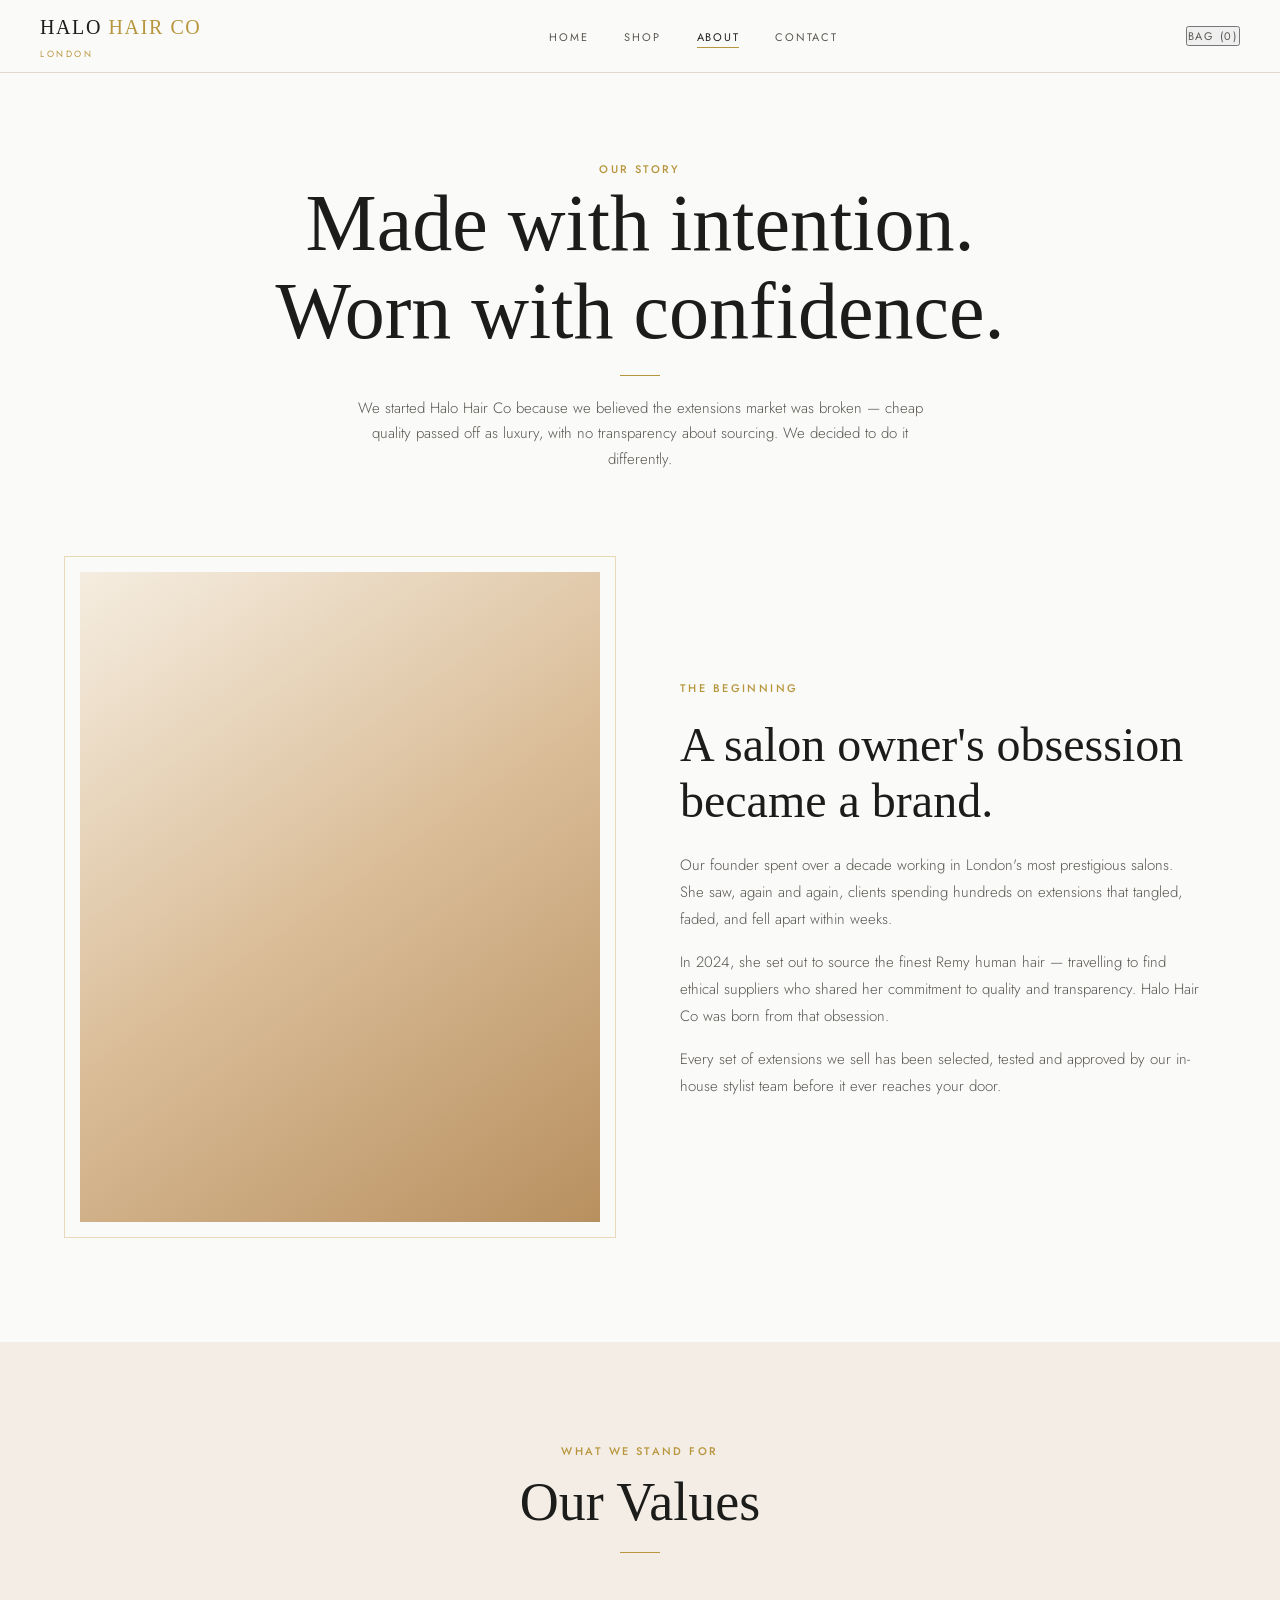
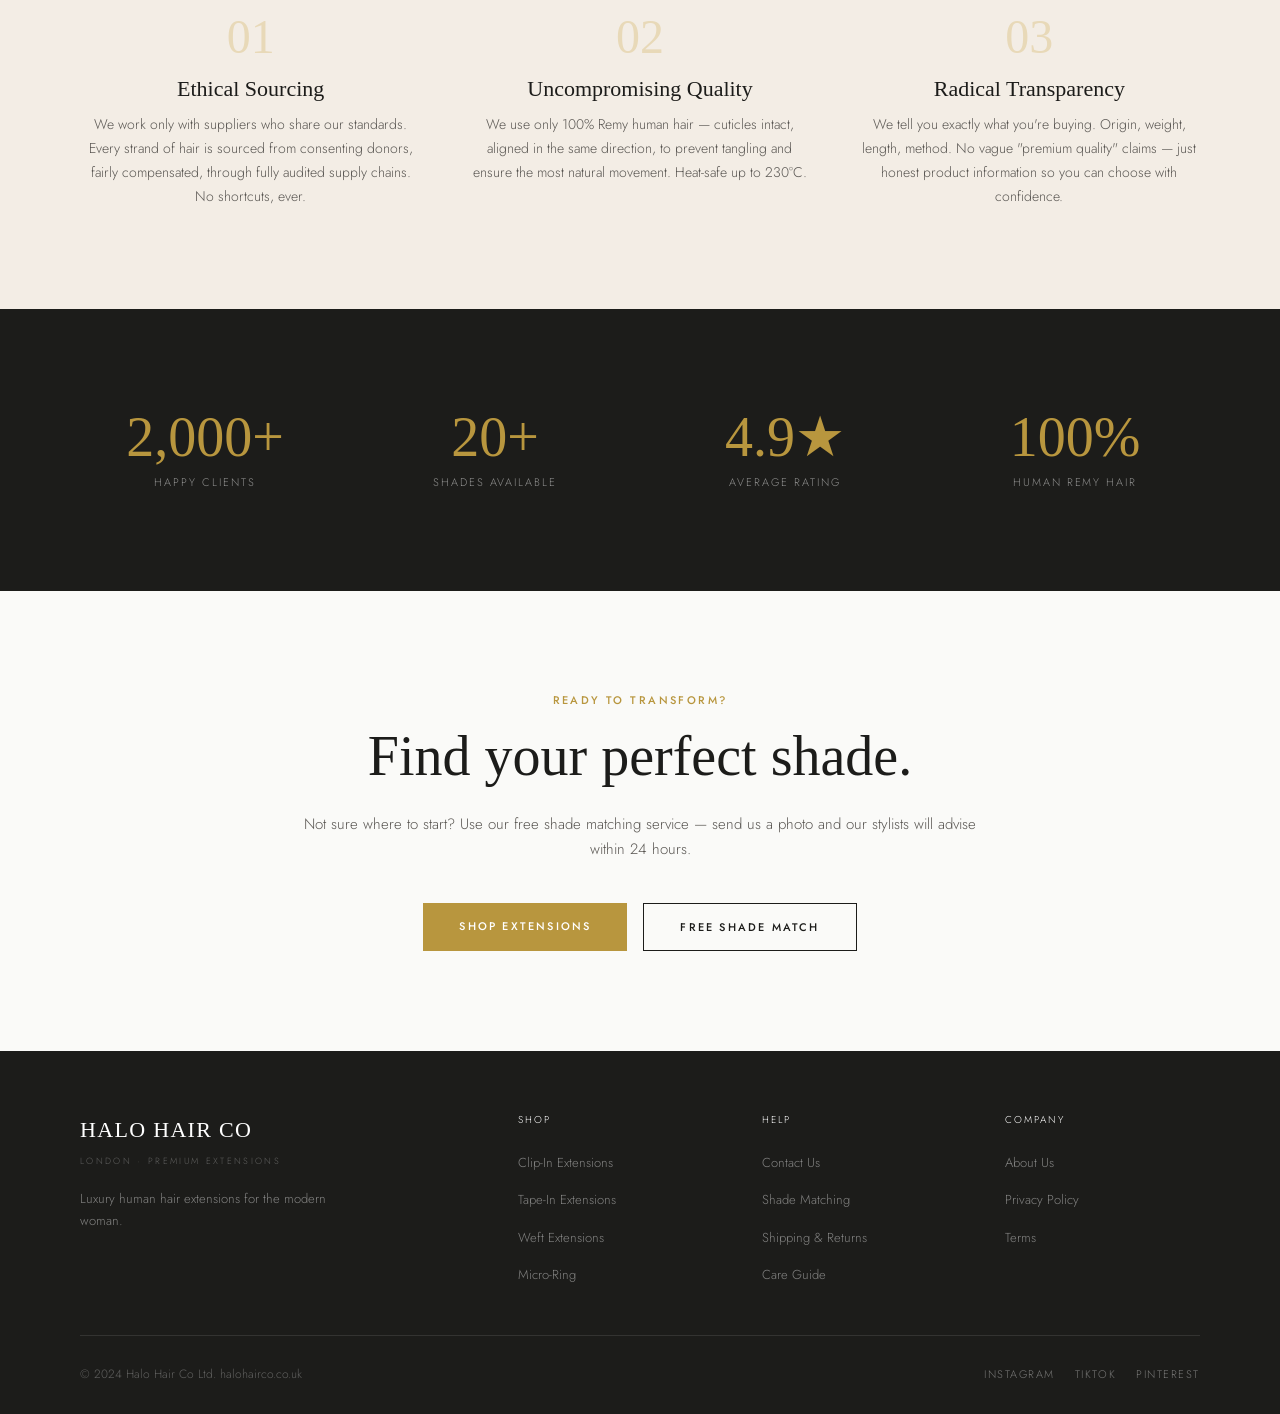
==== about.html @ ceeb44e8 "Initial commit — Halo Hair Co full website 4-page luxury hair extensions site (LK Jewellers aestheti" ====
<!DOCTYPE html>
<html lang="en">
<head>
  <meta charset="UTF-8" />
  <meta name="viewport" content="width=device-width, initial-scale=1.0" />
  <title>About — Halo Hair Co</title>
  <meta name="description" content="The story behind Halo Hair Co — premium human hair extensions, ethically sourced and handcrafted in the UK." />
  <link rel="stylesheet" href="css/style.css" />
</head>
<body>

  <!-- ── HEADER ── -->
  <header class="site-header" id="siteHeader">
    <nav class="nav">
      <a href="index.html" class="nav__logo">
        HALO <span>HAIR CO</span>
        <span class="nav__logo-sub">London</span>
      </a>
      <ul class="nav__links">
        <li><a href="index.html">Home</a></li>
        <li><a href="shop.html">Shop</a></li>
        <li><a href="about.html" class="active">About</a></li>
        <li><a href="contact.html">Contact</a></li>
      </ul>
      <div class="nav__actions">
        <button class="nav__cart" id="cartToggle">Bag (0)</button>
        <button class="nav__hamburger" id="menuToggle" aria-label="Menu">
          <span></span><span></span><span></span>
        </button>
      </div>
    </nav>
  </header>

  <!-- ── CART DRAWER ── -->
  <div class="cart-overlay" id="cartOverlay"></div>
  <div class="cart-drawer" id="cartDrawer">
    <div class="cart-drawer__header">
      <h2 class="cart-drawer__title serif">Your Bag</h2>
      <button class="cart-close" id="cartClose">✕</button>
    </div>
    <div class="cart-empty" id="cartEmpty">
      <p>Your bag is empty.</p>
      <a href="shop.html" class="btn btn--outline" style="font-size:10px;padding:12px 28px;">Shop Extensions</a>
    </div>
    <div id="cartItems" style="flex:1;overflow-y:auto;display:none;"></div>
    <div class="cart-footer" id="cartFooter" style="display:none;">
      <div style="display:flex;justify-content:space-between;margin-bottom:16px;">
        <span class="label label--mid">Total</span>
        <span style="font-family:'Cormorant Garant',serif;font-size:22px;" id="cartTotal">£0.00</span>
      </div>
      <a href="#" class="btn btn--gold" style="display:block;text-align:center;">Checkout</a>
    </div>
  </div>

  <!-- ── ABOUT HERO ── -->
  <div class="about-hero">
    <p class="label">Our Story</p>
    <h1 class="page-hero__title" style="font-size:clamp(44px,7vw,80px);">Made with intention.<br>Worn with confidence.</h1>
    <div class="divider"></div>
    <p class="page-hero__sub" style="max-width:580px;margin:0 auto;">We started Halo Hair Co because we believed the extensions market was broken — cheap quality passed off as luxury, with no transparency about sourcing. We decided to do it differently.</p>
  </div>

  <!-- ── STORY SECTION ── -->
  <section class="story" style="padding-top:0;">
    <div class="container">
      <div class="story__inner">
        <div class="story__visual" style="background:linear-gradient(145deg,#F5EDE0 0%,#DABD98 50%,#B89060 100%);"></div>
        <div class="story__content">
          <p class="label">The Beginning</p>
          <h2 class="story__title">A salon owner's obsession became a brand.</h2>
          <p class="story__text">Our founder spent over a decade working in London's most prestigious salons. She saw, again and again, clients spending hundreds on extensions that tangled, faded, and fell apart within weeks.</p>
          <p class="story__text">In 2024, she set out to source the finest Remy human hair — travelling to find ethical suppliers who shared her commitment to quality and transparency. Halo Hair Co was born from that obsession.</p>
          <p class="story__text">Every set of extensions we sell has been selected, tested and approved by our in-house stylist team before it ever reaches your door.</p>
        </div>
      </div>
    </div>
  </section>

  <!-- ── VALUES ── -->
  <section class="about-values">
    <div class="container">
      <div class="section__header">
        <p class="label">What We Stand For</p>
        <h2 class="section__title">Our Values</h2>
        <div class="divider"></div>
      </div>
      <div class="about-values__grid">
        <div>
          <p class="value-item__number">01</p>
          <h3 class="value-item__title">Ethical Sourcing</h3>
          <p class="value-item__text">We work only with suppliers who share our standards. Every strand of hair is sourced from consenting donors, fairly compensated, through fully audited supply chains. No shortcuts, ever.</p>
        </div>
        <div>
          <p class="value-item__number">02</p>
          <h3 class="value-item__title">Uncompromising Quality</h3>
          <p class="value-item__text">We use only 100% Remy human hair — cuticles intact, aligned in the same direction, to prevent tangling and ensure the most natural movement. Heat-safe up to 230°C.</p>
        </div>
        <div>
          <p class="value-item__number">03</p>
          <h3 class="value-item__title">Radical Transparency</h3>
          <p class="value-item__text">We tell you exactly what you're buying. Origin, weight, length, method. No vague "premium quality" claims — just honest product information so you can choose with confidence.</p>
        </div>
      </div>
    </div>
  </section>

  <!-- ── STATS ── -->
  <section class="section" style="background:var(--text);color:var(--white);">
    <div class="container">
      <div style="display:grid;grid-template-columns:repeat(4,1fr);gap:40px;text-align:center;">
        <div>
          <p style="font-family:'Cormorant Garant',serif;font-size:56px;font-weight:300;color:var(--gold);line-height:1;">2,000+</p>
          <p style="font-family:'Jost',sans-serif;font-size:11px;letter-spacing:0.18em;text-transform:uppercase;color:rgba(255,255,255,0.5);margin-top:8px;">Happy Clients</p>
        </div>
        <div>
          <p style="font-family:'Cormorant Garant',serif;font-size:56px;font-weight:300;color:var(--gold);line-height:1;">20+</p>
          <p style="font-family:'Jost',sans-serif;font-size:11px;letter-spacing:0.18em;text-transform:uppercase;color:rgba(255,255,255,0.5);margin-top:8px;">Shades Available</p>
        </div>
        <div>
          <p style="font-family:'Cormorant Garant',serif;font-size:56px;font-weight:300;color:var(--gold);line-height:1;">4.9★</p>
          <p style="font-family:'Jost',sans-serif;font-size:11px;letter-spacing:0.18em;text-transform:uppercase;color:rgba(255,255,255,0.5);margin-top:8px;">Average Rating</p>
        </div>
        <div>
          <p style="font-family:'Cormorant Garant',serif;font-size:56px;font-weight:300;color:var(--gold);line-height:1;">100%</p>
          <p style="font-family:'Jost',sans-serif;font-size:11px;letter-spacing:0.18em;text-transform:uppercase;color:rgba(255,255,255,0.5);margin-top:8px;">Human Remy Hair</p>
        </div>
      </div>
    </div>
  </section>

  <!-- ── CTA ── -->
  <section style="padding:100px 0;text-align:center;background:var(--bg);">
    <div class="container--narrow">
      <p class="label">Ready to Transform?</p>
      <h2 style="font-family:'Cormorant Garant',serif;font-size:clamp(32px,5vw,56px);font-weight:400;margin:16px 0 24px;">Find your perfect shade.</h2>
      <p style="font-size:15px;color:var(--text-mid);margin-bottom:40px;">Not sure where to start? Use our free shade matching service — send us a photo and our stylists will advise within 24 hours.</p>
      <div style="display:flex;gap:16px;justify-content:center;flex-wrap:wrap;">
        <a href="shop.html" class="btn btn--gold">Shop Extensions</a>
        <a href="contact.html" class="btn btn--outline">Free Shade Match</a>
      </div>
    </div>
  </section>

  <!-- ── FOOTER ── -->
  <footer class="site-footer">
    <div class="container">
      <div class="footer__grid">
        <div>
          <p class="footer__brand-name">HALO HAIR CO</p>
          <p class="footer__brand-sub">London · Premium Extensions</p>
          <p class="footer__brand-text">Luxury human hair extensions for the modern woman.</p>
        </div>
        <div>
          <p class="footer__col-title">Shop</p>
          <ul class="footer__links">
            <li><a href="shop.html">Clip-In Extensions</a></li>
            <li><a href="shop.html">Tape-In Extensions</a></li>
            <li><a href="shop.html">Weft Extensions</a></li>
            <li><a href="shop.html">Micro-Ring</a></li>
          </ul>
        </div>
        <div>
          <p class="footer__col-title">Help</p>
          <ul class="footer__links">
            <li><a href="contact.html">Contact Us</a></li>
            <li><a href="#">Shade Matching</a></li>
            <li><a href="#">Shipping & Returns</a></li>
            <li><a href="#">Care Guide</a></li>
          </ul>
        </div>
        <div>
          <p class="footer__col-title">Company</p>
          <ul class="footer__links">
            <li><a href="about.html">About Us</a></li>
            <li><a href="#">Privacy Policy</a></li>
            <li><a href="#">Terms</a></li>
          </ul>
        </div>
      </div>
      <div class="footer__bottom">
        <p class="footer__copy">© 2024 Halo Hair Co Ltd. halohairco.co.uk</p>
        <div class="footer__social">
          <a href="#">Instagram</a>
          <a href="#">TikTok</a>
          <a href="#">Pinterest</a>
        </div>
      </div>
    </div>
  </footer>

  <script src="js/main.js"></script>
</body>
</html>
---- css/style.css ----
/* ============================================================
   HALO HAIR CO — Luxury Hair Extensions
   Style inspired by LK Jewellers: cream, gold, serif, airy
   ============================================================ */

@import url('https://fonts.googleapis.com/css2?family=Cormorant+Garant:ital,wght@0,300;0,400;0,500;0,600;1,300;1,400&family=Jost:wght@300;400;500&display=swap');

:root {
  --bg:        #FAFAF8;
  --bg-soft:   #F3EDE5;
  --text:      #1C1C1A;
  --text-mid:  #5A5753;
  --text-light:#9A9490;
  --gold:      #B8963E;
  --gold-dark: #9A7C2E;
  --gold-pale: #E8D9B8;
  --border:    #E0D9CE;
  --white:     #FFFFFF;
}

*, *::before, *::after { box-sizing: border-box; margin: 0; padding: 0; }

html { scroll-behavior: smooth; }

body {
  background: var(--bg);
  color: var(--text);
  font-family: 'Jost', sans-serif;
  font-weight: 300;
  font-size: 16px;
  line-height: 1.7;
  -webkit-font-smoothing: antialiased;
}

a { color: inherit; text-decoration: none; }
img { display: block; max-width: 100%; }

/* ── TYPOGRAPHY ──────────────────────────────────────── */

.serif { font-family: 'Cormorant Garant', serif; }

h1, h2, h3, h4 {
  font-family: 'Cormorant Garant', serif;
  font-weight: 400;
  line-height: 1.1;
}

.label {
  font-family: 'Jost', sans-serif;
  font-size: 11px;
  font-weight: 500;
  letter-spacing: 0.22em;
  text-transform: uppercase;
  color: var(--gold);
}

.label--mid {
  color: var(--text-mid);
}

/* ── LAYOUT ──────────────────────────────────────────── */

.container {
  max-width: 1200px;
  margin: 0 auto;
  padding: 0 40px;
}

.container--narrow {
  max-width: 760px;
  margin: 0 auto;
  padding: 0 40px;
}

/* ── BUTTONS ─────────────────────────────────────────── */

.btn {
  display: inline-block;
  padding: 14px 36px;
  font-family: 'Jost', sans-serif;
  font-size: 11px;
  font-weight: 500;
  letter-spacing: 0.2em;
  text-transform: uppercase;
  cursor: pointer;
  transition: all 0.3s ease;
  border: none;
}

.btn--gold {
  background: var(--gold);
  color: var(--white);
}
.btn--gold:hover {
  background: var(--gold-dark);
}

.btn--outline {
  background: transparent;
  color: var(--text);
  border: 1px solid var(--text);
}
.btn--outline:hover {
  background: var(--text);
  color: var(--white);
}

.btn--outline-gold {
  background: transparent;
  color: var(--gold);
  border: 1px solid var(--gold);
}
.btn--outline-gold:hover {
  background: var(--gold);
  color: var(--white);
}

/* ── DIVIDER ─────────────────────────────────────────── */

.divider {
  width: 40px;
  height: 1px;
  background: var(--gold);
  margin: 20px auto;
}

/* ── HEADER / NAV ────────────────────────────────────── */

.site-header {
  position: fixed;
  top: 0;
  left: 0;
  right: 0;
  z-index: 100;
  background: var(--bg);
  border-bottom: 1px solid var(--border);
  transition: box-shadow 0.3s;
}

.site-header.scrolled {
  box-shadow: 0 2px 20px rgba(0,0,0,0.06);
}

.nav {
  display: flex;
  align-items: center;
  justify-content: space-between;
  height: 72px;
  padding: 0 40px;
}

.nav__logo {
  font-family: 'Cormorant Garant', serif;
  font-size: 20px;
  font-weight: 400;
  letter-spacing: 0.08em;
  color: var(--text);
}

.nav__logo span {
  color: var(--gold);
}

.nav__logo-sub {
  font-family: 'Jost', sans-serif;
  font-size: 9px;
  letter-spacing: 0.28em;
  text-transform: uppercase;
  color: var(--text-light);
  display: block;
  margin-top: 2px;
}

.nav__links {
  display: flex;
  align-items: center;
  gap: 36px;
  list-style: none;
}

.nav__links a {
  font-family: 'Jost', sans-serif;
  font-size: 11px;
  font-weight: 400;
  letter-spacing: 0.16em;
  text-transform: uppercase;
  color: var(--text-mid);
  transition: color 0.2s;
  position: relative;
}

.nav__links a::after {
  content: '';
  position: absolute;
  bottom: -3px;
  left: 0;
  right: 100%;
  height: 1px;
  background: var(--gold);
  transition: right 0.3s ease;
}

.nav__links a:hover,
.nav__links a.active {
  color: var(--text);
}

.nav__links a:hover::after,
.nav__links a.active::after {
  right: 0;
}

.nav__actions {
  display: flex;
  align-items: center;
  gap: 20px;
}

.nav__cart {
  font-family: 'Jost', sans-serif;
  font-size: 11px;
  letter-spacing: 0.16em;
  text-transform: uppercase;
  cursor: pointer;
  color: var(--text-mid);
  transition: color 0.2s;
}

.nav__cart:hover { color: var(--gold); }

.nav__hamburger {
  display: none;
  flex-direction: column;
  gap: 5px;
  cursor: pointer;
  background: none;
  border: none;
  padding: 4px;
}

.nav__hamburger span {
  display: block;
  width: 24px;
  height: 1px;
  background: var(--text);
  transition: all 0.3s;
}

/* ── HERO ────────────────────────────────────────────── */

.hero {
  min-height: 100vh;
  display: flex;
  align-items: center;
  justify-content: center;
  text-align: center;
  padding: 120px 40px 80px;
  background: var(--bg);
  position: relative;
  overflow: hidden;
}

.hero::before {
  content: '';
  position: absolute;
  inset: 0;
  background: radial-gradient(ellipse at 50% 60%, rgba(184,150,62,0.07) 0%, transparent 70%);
  pointer-events: none;
}

.hero__eyebrow {
  margin-bottom: 24px;
}

.hero__title {
  font-size: clamp(56px, 9vw, 120px);
  font-weight: 300;
  letter-spacing: 0.08em;
  line-height: 1;
  margin-bottom: 8px;
}

.hero__subtitle {
  font-family: 'Jost', sans-serif;
  font-size: 11px;
  letter-spacing: 0.3em;
  text-transform: uppercase;
  color: var(--text-light);
  margin-bottom: 36px;
}

.hero__tagline {
  font-family: 'Cormorant Garant', serif;
  font-size: clamp(18px, 2.5vw, 26px);
  font-weight: 300;
  font-style: italic;
  color: var(--text-mid);
  margin-bottom: 48px;
  max-width: 520px;
  margin-left: auto;
  margin-right: auto;
}

.hero__actions {
  display: flex;
  align-items: center;
  justify-content: center;
  gap: 16px;
  flex-wrap: wrap;
}

.hero__scroll {
  position: absolute;
  bottom: 40px;
  left: 50%;
  transform: translateX(-50%);
  display: flex;
  flex-direction: column;
  align-items: center;
  gap: 8px;
}

.hero__scroll span {
  font-family: 'Jost', sans-serif;
  font-size: 9px;
  letter-spacing: 0.26em;
  text-transform: uppercase;
  color: var(--text-light);
}

.hero__scroll-line {
  width: 1px;
  height: 40px;
  background: linear-gradient(to bottom, var(--gold), transparent);
  animation: scrollPulse 2s ease-in-out infinite;
}

@keyframes scrollPulse {
  0%, 100% { opacity: 0.4; transform: scaleY(1); }
  50% { opacity: 1; transform: scaleY(0.6); }
}

/* ── SECTION SHARED ──────────────────────────────────── */

.section {
  padding: 100px 0;
}

.section__header {
  text-align: center;
  margin-bottom: 60px;
}

.section__title {
  font-size: clamp(32px, 5vw, 54px);
  margin-top: 12px;
}

/* ── CATEGORIES STRIP ────────────────────────────────── */

.categories {
  background: var(--bg-soft);
  padding: 70px 0;
}

.categories__grid {
  display: grid;
  grid-template-columns: repeat(3, 1fr);
  gap: 2px;
}

.category-card {
  position: relative;
  overflow: hidden;
  cursor: pointer;
}

.category-card__img {
  width: 100%;
  aspect-ratio: 4/5;
  background: var(--gold-pale);
  display: flex;
  align-items: center;
  justify-content: center;
  overflow: hidden;
  transition: transform 0.6s ease;
}

.category-card:hover .category-card__img {
  transform: scale(1.03);
}

.category-card__placeholder {
  width: 100%;
  height: 100%;
  display: flex;
  flex-direction: column;
  align-items: center;
  justify-content: center;
  gap: 12px;
}

/* Gradient placeholders mimicking hair textures */
.category-card:nth-child(1) .category-card__img {
  background: linear-gradient(160deg, #E8D9B8 0%, #C9A96E 40%, #A07840 100%);
}
.category-card:nth-child(2) .category-card__img {
  background: linear-gradient(160deg, #F5EDE0 0%, #DEC5A8 40%, #B8906A 100%);
}
.category-card:nth-child(3) .category-card__img {
  background: linear-gradient(160deg, #3A2E28 0%, #5C4535 40%, #7D6048 100%);
}

.category-card__overlay {
  position: absolute;
  inset: 0;
  display: flex;
  flex-direction: column;
  align-items: center;
  justify-content: flex-end;
  padding: 36px 24px;
  background: linear-gradient(to top, rgba(28,28,26,0.55) 0%, transparent 50%);
}

.category-card__name {
  font-family: 'Cormorant Garant', serif;
  font-size: 26px;
  font-weight: 400;
  color: var(--white);
  letter-spacing: 0.04em;
  margin-bottom: 4px;
}

.category-card__sub {
  font-family: 'Jost', sans-serif;
  font-size: 10px;
  letter-spacing: 0.2em;
  text-transform: uppercase;
  color: rgba(255,255,255,0.75);
}

/* ── PRODUCTS GRID ───────────────────────────────────── */

.products__grid {
  display: grid;
  grid-template-columns: repeat(4, 1fr);
  gap: 24px;
}

.product-card {
  cursor: pointer;
}

.product-card__img {
  width: 100%;
  aspect-ratio: 3/4;
  overflow: hidden;
  margin-bottom: 16px;
  position: relative;
}

.product-card__img-inner {
  width: 100%;
  height: 100%;
  transition: transform 0.5s ease;
}

.product-card:hover .product-card__img-inner {
  transform: scale(1.04);
}

/* Warm gradient placeholders for hair swatches */
.product-card:nth-child(1) .product-card__img-inner {
  background: linear-gradient(170deg, #F5E6D0 0%, #D4A878 60%, #A87040 100%);
}
.product-card:nth-child(2) .product-card__img-inner {
  background: linear-gradient(170deg, #EDE0D4 0%, #C4987C 60%, #8B5E3C 100%);
}
.product-card:nth-child(3) .product-card__img-inner {
  background: linear-gradient(170deg, #2E2420 0%, #4A3728 50%, #6E5240 100%);
}
.product-card:nth-child(4) .product-card__img-inner {
  background: linear-gradient(170deg, #F9F3EC 0%, #E8D5BB 60%, #C4A07A 100%);
}
.product-card:nth-child(5) .product-card__img-inner {
  background: linear-gradient(170deg, #DFD5C8 0%, #B8A090 60%, #856E60 100%);
}
.product-card:nth-child(6) .product-card__img-inner {
  background: linear-gradient(170deg, #F0E8DC 0%, #CBAD94 60%, #9A7256 100%);
}
.product-card:nth-child(7) .product-card__img-inner {
  background: linear-gradient(170deg, #3D2E26 0%, #5A4035 50%, #7A5A48 100%);
}
.product-card:nth-child(8) .product-card__img-inner {
  background: linear-gradient(170deg, #F7F0E8 0%, #E0CCB0 60%, #BEA07E 100%);
}

.product-card__quick-add {
  position: absolute;
  bottom: 0;
  left: 0;
  right: 0;
  background: rgba(28,28,26,0.85);
  color: var(--white);
  font-family: 'Jost', sans-serif;
  font-size: 10px;
  letter-spacing: 0.2em;
  text-transform: uppercase;
  text-align: center;
  padding: 14px;
  transform: translateY(100%);
  transition: transform 0.3s ease;
  border: none;
  cursor: pointer;
}

.product-card:hover .product-card__quick-add {
  transform: translateY(0);
}

.product-card__label {
  font-family: 'Jost', sans-serif;
  font-size: 9px;
  letter-spacing: 0.2em;
  text-transform: uppercase;
  color: var(--gold);
  margin-bottom: 4px;
}

.product-card__name {
  font-family: 'Cormorant Garant', serif;
  font-size: 20px;
  font-weight: 400;
  margin-bottom: 4px;
}

.product-card__price {
  font-family: 'Jost', sans-serif;
  font-size: 14px;
  color: var(--text-mid);
}

/* ── PROMISE STRIP ───────────────────────────────────── */

.promise {
  background: var(--text);
  color: var(--white);
  padding: 60px 0;
}

.promise__grid {
  display: grid;
  grid-template-columns: repeat(4, 1fr);
  gap: 40px;
  text-align: center;
}

.promise__item-icon {
  font-size: 24px;
  margin-bottom: 16px;
  color: var(--gold);
}

.promise__item-title {
  font-family: 'Cormorant Garant', serif;
  font-size: 20px;
  font-weight: 400;
  margin-bottom: 8px;
  color: var(--white);
}

.promise__item-text {
  font-size: 13px;
  color: rgba(255,255,255,0.55);
  line-height: 1.6;
}

/* ── BRAND STORY ─────────────────────────────────────── */

.story {
  padding: 120px 0;
}

.story__inner {
  display: grid;
  grid-template-columns: 1fr 1fr;
  gap: 80px;
  align-items: center;
}

.story__visual {
  aspect-ratio: 4/5;
  background: linear-gradient(145deg, var(--bg-soft) 0%, var(--gold-pale) 50%, var(--border) 100%);
  position: relative;
}

.story__visual::after {
  content: '';
  position: absolute;
  inset: -16px;
  border: 1px solid var(--gold-pale);
  pointer-events: none;
}

.story__content .label { margin-bottom: 20px; }

.story__title {
  font-size: clamp(32px, 4vw, 48px);
  margin-bottom: 24px;
  line-height: 1.15;
}

.story__text {
  font-size: 15px;
  color: var(--text-mid);
  line-height: 1.8;
  margin-bottom: 16px;
}

.story__cta { margin-top: 36px; }

/* ── TESTIMONIALS ────────────────────────────────────── */

.testimonials {
  background: var(--bg-soft);
  padding: 100px 0;
  text-align: center;
}

.testimonials__grid {
  display: grid;
  grid-template-columns: repeat(3, 1fr);
  gap: 40px;
  margin-top: 56px;
}

.testimonial {
  padding: 40px 32px;
  background: var(--white);
  border: 1px solid var(--border);
}

.testimonial__stars {
  color: var(--gold);
  font-size: 14px;
  letter-spacing: 4px;
  margin-bottom: 20px;
}

.testimonial__quote {
  font-family: 'Cormorant Garant', serif;
  font-size: 20px;
  font-weight: 400;
  font-style: italic;
  line-height: 1.5;
  color: var(--text);
  margin-bottom: 24px;
}

.testimonial__author {
  font-family: 'Jost', sans-serif;
  font-size: 11px;
  letter-spacing: 0.16em;
  text-transform: uppercase;
  color: var(--text-light);
}

/* ── NEWSLETTER ──────────────────────────────────────── */

.newsletter {
  padding: 100px 0;
  text-align: center;
}

.newsletter__title {
  font-size: clamp(28px, 4vw, 48px);
  margin-top: 12px;
  margin-bottom: 16px;
}

.newsletter__sub {
  font-size: 15px;
  color: var(--text-mid);
  margin-bottom: 40px;
}

.newsletter__form {
  display: flex;
  max-width: 480px;
  margin: 0 auto;
  gap: 0;
}

.newsletter__input {
  flex: 1;
  padding: 14px 20px;
  border: 1px solid var(--border);
  border-right: none;
  background: var(--white);
  font-family: 'Jost', sans-serif;
  font-size: 13px;
  color: var(--text);
  outline: none;
}

.newsletter__input::placeholder { color: var(--text-light); }
.newsletter__input:focus { border-color: var(--gold); }

.newsletter__btn {
  padding: 14px 28px;
  background: var(--gold);
  color: var(--white);
  font-family: 'Jost', sans-serif;
  font-size: 11px;
  letter-spacing: 0.18em;
  text-transform: uppercase;
  border: 1px solid var(--gold);
  cursor: pointer;
  transition: background 0.2s;
}

.newsletter__btn:hover { background: var(--gold-dark); }

/* ── FOOTER ──────────────────────────────────────────── */

.site-footer {
  background: var(--text);
  color: rgba(255,255,255,0.6);
  padding: 60px 0 30px;
}

.footer__grid {
  display: grid;
  grid-template-columns: 2fr 1fr 1fr 1fr;
  gap: 48px;
  padding-bottom: 48px;
  border-bottom: 1px solid rgba(255,255,255,0.1);
  margin-bottom: 28px;
}

.footer__brand-name {
  font-family: 'Cormorant Garant', serif;
  font-size: 22px;
  font-weight: 400;
  color: var(--white);
  letter-spacing: 0.06em;
  margin-bottom: 4px;
}

.footer__brand-sub {
  font-family: 'Jost', sans-serif;
  font-size: 9px;
  letter-spacing: 0.26em;
  text-transform: uppercase;
  color: rgba(255,255,255,0.3);
  margin-bottom: 20px;
}

.footer__brand-text {
  font-size: 13px;
  line-height: 1.7;
  color: rgba(255,255,255,0.45);
  max-width: 280px;
}

.footer__col-title {
  font-family: 'Jost', sans-serif;
  font-size: 10px;
  letter-spacing: 0.2em;
  text-transform: uppercase;
  color: var(--white);
  margin-bottom: 20px;
}

.footer__links {
  list-style: none;
  display: flex;
  flex-direction: column;
  gap: 10px;
}

.footer__links a {
  font-size: 13px;
  color: rgba(255,255,255,0.45);
  transition: color 0.2s;
}

.footer__links a:hover { color: var(--gold); }

.footer__bottom {
  display: flex;
  align-items: center;
  justify-content: space-between;
  font-size: 12px;
}

.footer__copy { color: rgba(255,255,255,0.3); }

.footer__social {
  display: flex;
  gap: 20px;
}

.footer__social a {
  color: rgba(255,255,255,0.4);
  font-size: 11px;
  letter-spacing: 0.14em;
  text-transform: uppercase;
  transition: color 0.2s;
}

.footer__social a:hover { color: var(--gold); }

/* ── SHOP PAGE ───────────────────────────────────────── */

.page-hero {
  padding: 160px 40px 80px;
  text-align: center;
  background: var(--bg);
}

.page-hero__title {
  font-size: clamp(40px, 6vw, 72px);
}

.page-hero__sub {
  font-size: 15px;
  color: var(--text-mid);
  margin-top: 16px;
}

.shop-filters {
  padding: 32px 0;
  border-bottom: 1px solid var(--border);
  margin-bottom: 48px;
}

.shop-filters__inner {
  display: flex;
  align-items: center;
  justify-content: space-between;
  gap: 20px;
}

.shop-filters__tabs {
  display: flex;
  gap: 4px;
}

.filter-tab {
  padding: 8px 20px;
  font-family: 'Jost', sans-serif;
  font-size: 11px;
  letter-spacing: 0.16em;
  text-transform: uppercase;
  color: var(--text-mid);
  border: none;
  background: transparent;
  cursor: pointer;
  transition: all 0.2s;
  border-bottom: 1px solid transparent;
}

.filter-tab.active,
.filter-tab:hover {
  color: var(--text);
  border-bottom-color: var(--gold);
}

.shop-filters__sort {
  font-family: 'Jost', sans-serif;
  font-size: 11px;
  letter-spacing: 0.14em;
  text-transform: uppercase;
  color: var(--text-mid);
  border: 1px solid var(--border);
  background: transparent;
  padding: 8px 16px;
  cursor: pointer;
  outline: none;
}

/* ── ABOUT PAGE ──────────────────────────────────────── */

.about-hero {
  padding: 160px 40px 100px;
  text-align: center;
}

.about-values {
  background: var(--bg-soft);
  padding: 100px 0;
}

.about-values__grid {
  display: grid;
  grid-template-columns: repeat(3, 1fr);
  gap: 48px;
  margin-top: 56px;
  text-align: center;
}

.value-item__number {
  font-family: 'Cormorant Garant', serif;
  font-size: 48px;
  font-weight: 300;
  color: var(--gold-pale);
  line-height: 1;
  margin-bottom: 16px;
}

.value-item__title {
  font-size: 22px;
  margin-bottom: 12px;
}

.value-item__text {
  font-size: 14px;
  color: var(--text-mid);
  line-height: 1.7;
}

/* ── CONTACT PAGE ────────────────────────────────────── */

.contact-grid {
  display: grid;
  grid-template-columns: 1fr 1fr;
  gap: 80px;
  padding: 100px 0;
}

.contact-form {
  display: flex;
  flex-direction: column;
  gap: 20px;
}

.form-group {
  display: flex;
  flex-direction: column;
  gap: 8px;
}

.form-label {
  font-family: 'Jost', sans-serif;
  font-size: 10px;
  letter-spacing: 0.18em;
  text-transform: uppercase;
  color: var(--text-mid);
}

.form-input,
.form-textarea {
  padding: 14px 16px;
  border: 1px solid var(--border);
  background: var(--white);
  font-family: 'Jost', sans-serif;
  font-size: 14px;
  color: var(--text);
  outline: none;
  transition: border-color 0.2s;
}

.form-input:focus,
.form-textarea:focus {
  border-color: var(--gold);
}

.form-textarea {
  min-height: 140px;
  resize: vertical;
}

.contact-info {
  padding-top: 40px;
}

.contact-info__item {
  margin-bottom: 36px;
}

.contact-info__label {
  margin-bottom: 6px;
}

.contact-info__value {
  font-family: 'Cormorant Garant', serif;
  font-size: 20px;
  color: var(--text);
}

/* ── CART DRAWER ─────────────────────────────────────── */

.cart-overlay {
  position: fixed;
  inset: 0;
  background: rgba(28,28,26,0.4);
  z-index: 199;
  opacity: 0;
  pointer-events: none;
  transition: opacity 0.3s;
}

.cart-overlay.open {
  opacity: 1;
  pointer-events: all;
}

.cart-drawer {
  position: fixed;
  top: 0;
  right: 0;
  bottom: 0;
  width: 400px;
  background: var(--bg);
  z-index: 200;
  transform: translateX(100%);
  transition: transform 0.4s cubic-bezier(0.4,0,0.2,1);
  display: flex;
  flex-direction: column;
  padding: 32px;
}

.cart-drawer.open {
  transform: translateX(0);
}

.cart-drawer__header {
  display: flex;
  align-items: center;
  justify-content: space-between;
  margin-bottom: 32px;
  padding-bottom: 20px;
  border-bottom: 1px solid var(--border);
}

.cart-drawer__title {
  font-size: 22px;
}

.cart-close {
  background: none;
  border: none;
  font-size: 20px;
  cursor: pointer;
  color: var(--text-mid);
  line-height: 1;
}

.cart-empty {
  flex: 1;
  display: flex;
  flex-direction: column;
  align-items: center;
  justify-content: center;
  text-align: center;
  gap: 16px;
  color: var(--text-light);
}

.cart-empty p { font-size: 14px; }

.cart-footer {
  padding-top: 20px;
  border-top: 1px solid var(--border);
}

.cart-footer .btn { width: 100%; text-align: center; }

/* ── RESPONSIVE ──────────────────────────────────────── */

@media (max-width: 1024px) {
  .products__grid { grid-template-columns: repeat(3, 1fr); }
  .footer__grid { grid-template-columns: 1fr 1fr; }
  .story__inner { gap: 48px; }
}

@media (max-width: 768px) {
  .nav__links { display: none; }
  .nav__hamburger { display: flex; }

  .hero { padding: 100px 24px 80px; }

  .categories__grid { grid-template-columns: 1fr; }
  .products__grid { grid-template-columns: repeat(2, 1fr); }
  .promise__grid { grid-template-columns: repeat(2, 1fr); }
  .testimonials__grid { grid-template-columns: 1fr; }
  .story__inner { grid-template-columns: 1fr; }
  .story__visual { aspect-ratio: 3/2; }
  .footer__grid { grid-template-columns: 1fr; }
  .footer__bottom { flex-direction: column; gap: 12px; text-align: center; }
  .contact-grid { grid-template-columns: 1fr; }
  .about-values__grid { grid-template-columns: 1fr; }

  .container, .container--narrow { padding: 0 24px; }
  .nav { padding: 0 24px; }

  .cart-drawer { width: 100%; }

  .newsletter__form { flex-direction: column; }
  .newsletter__input { border-right: 1px solid var(--border); }
}
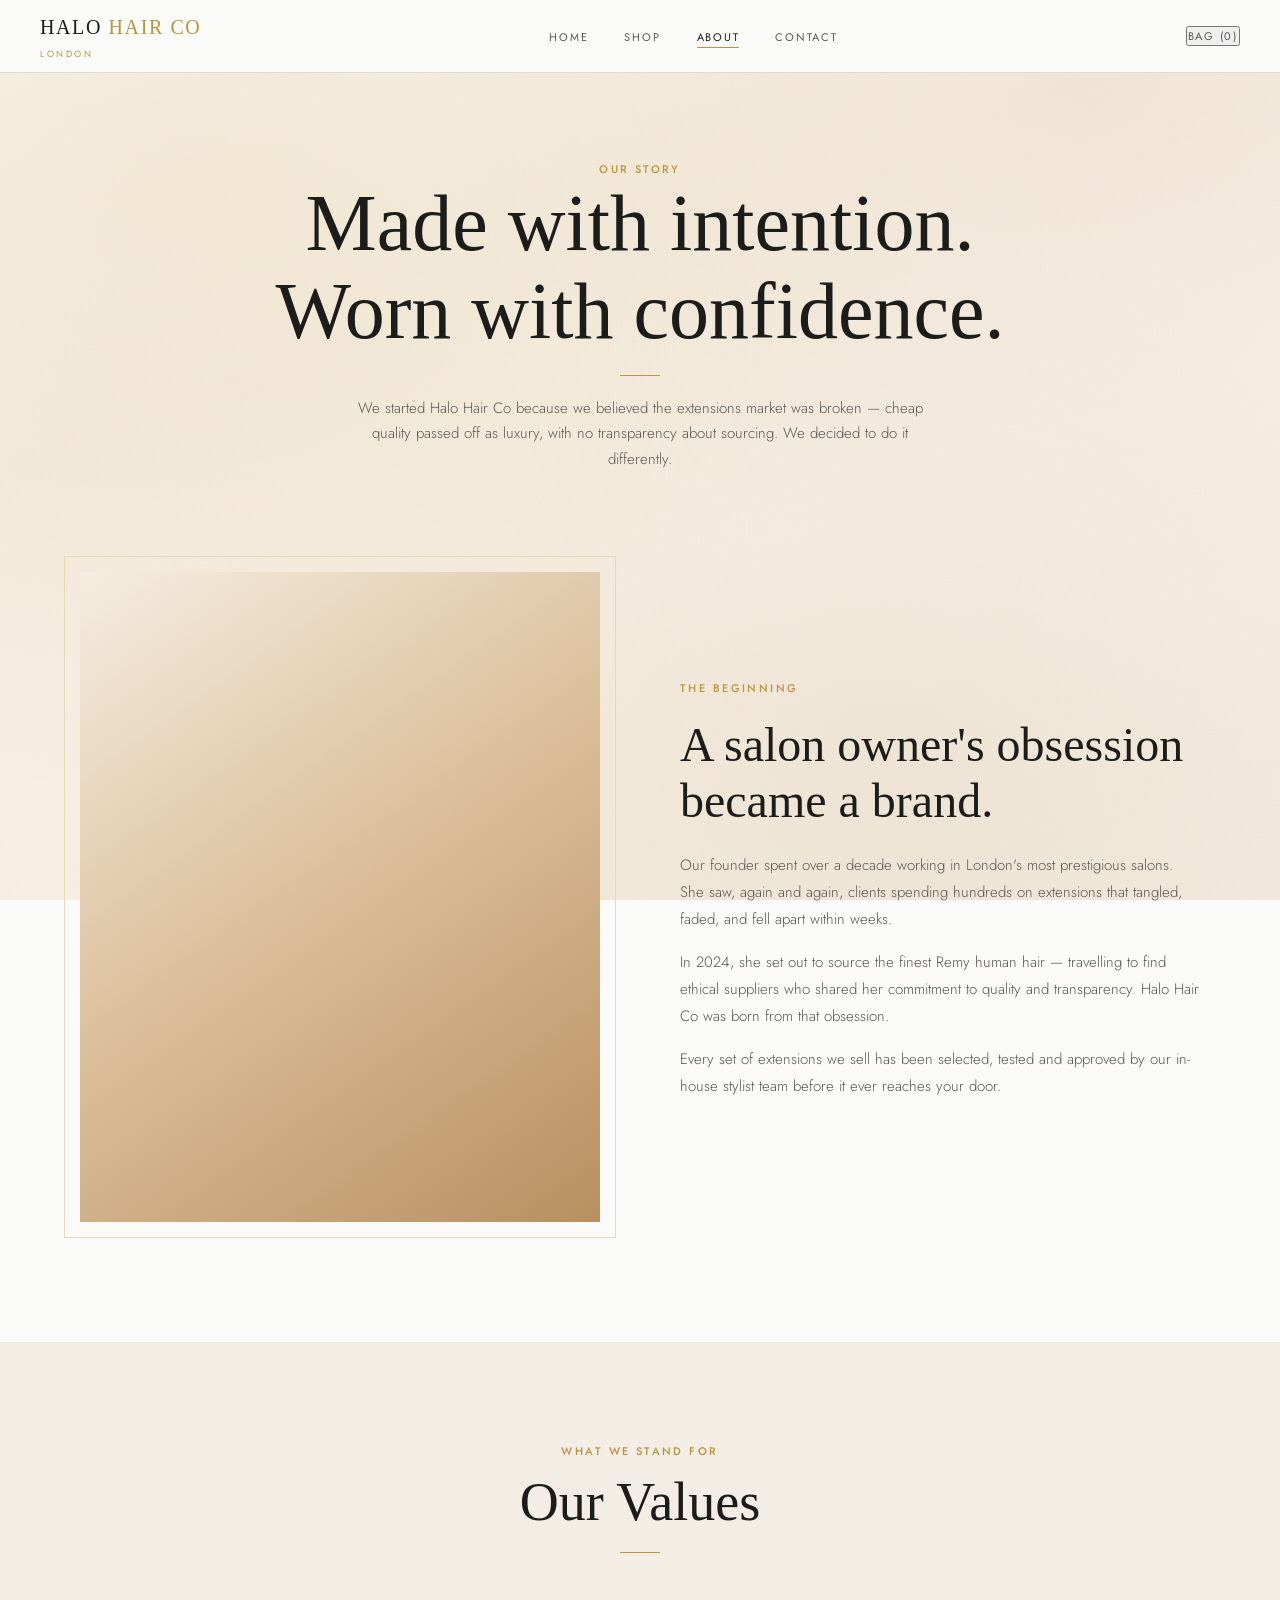
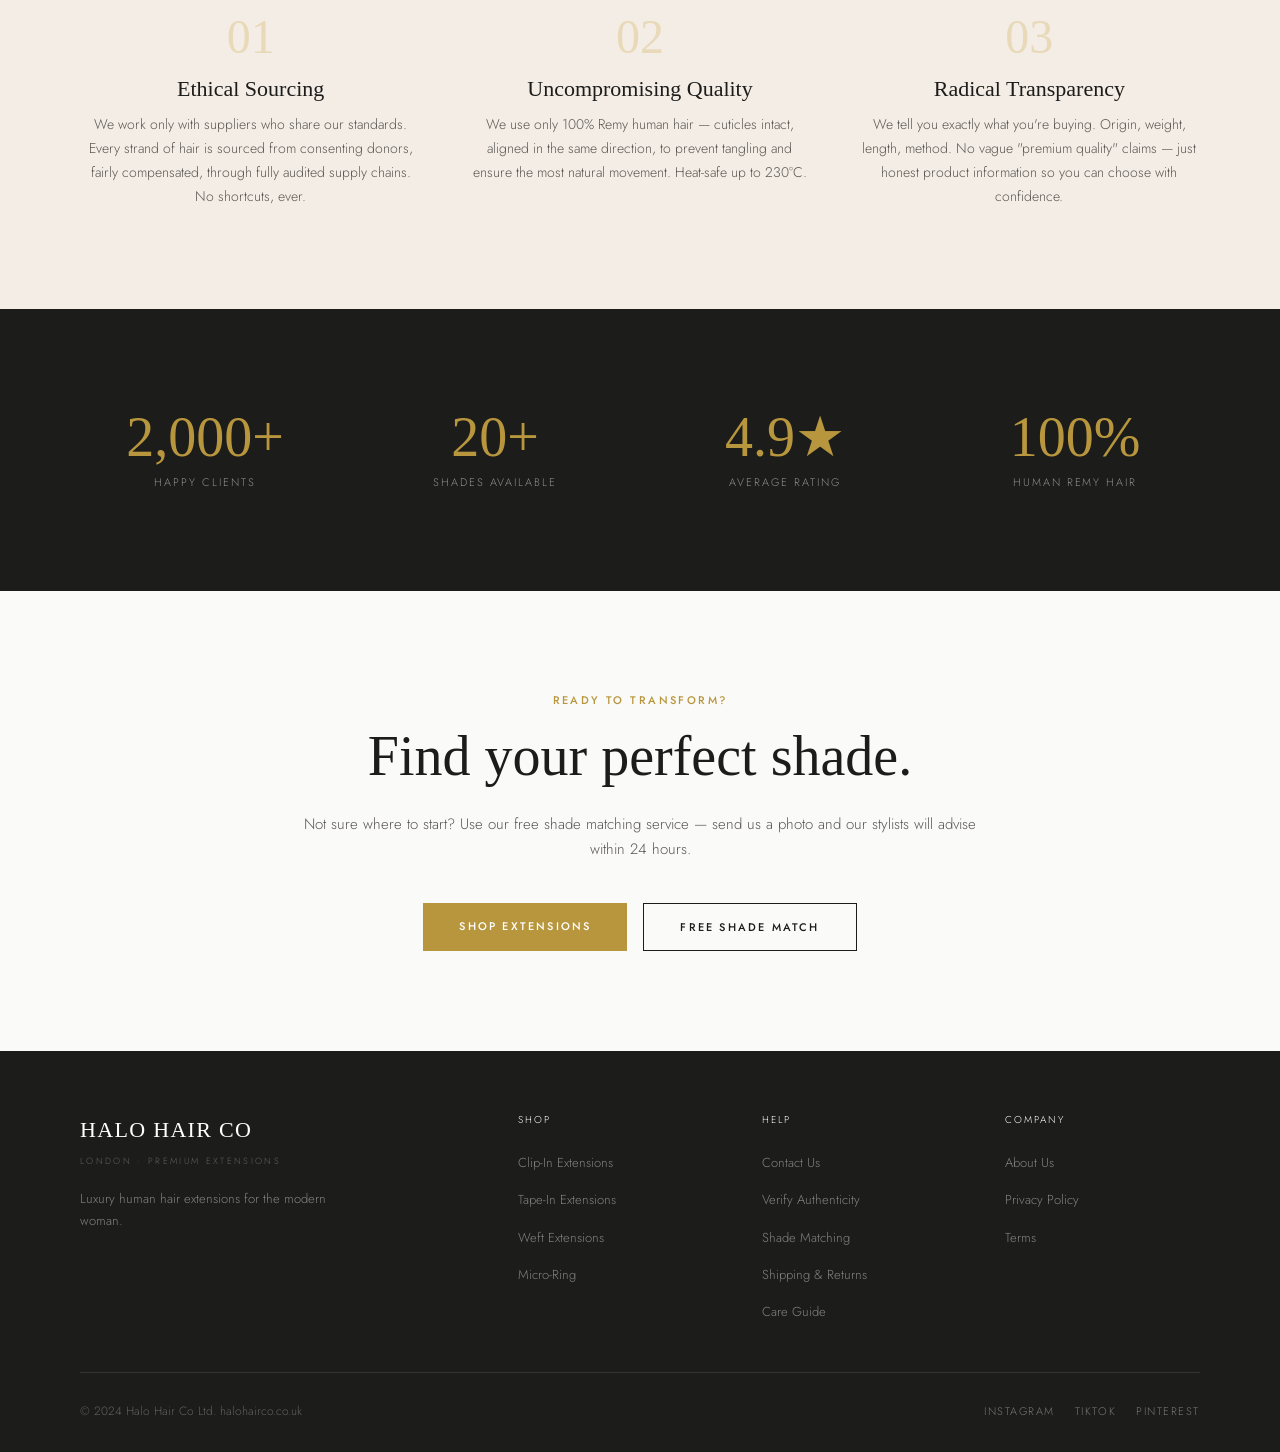
==== commit 14f9072c: "Add certificate of authenticity verification page - verify.html: customers enter code (format HHC-XX" ====
--- a/about.html
+++ b/about.html
@@ -163,6 +163,7 @@
           <p class="footer__col-title">Help</p>
           <ul class="footer__links">
             <li><a href="contact.html">Contact Us</a></li>
+            <li><a href="verify.html">Verify Authenticity</a></li>
             <li><a href="#">Shade Matching</a></li>
             <li><a href="#">Shipping & Returns</a></li>
             <li><a href="#">Care Guide</a></li>
--- a/css/style.css
+++ b/css/style.css
@@ -32,6 +32,31 @@
   -webkit-font-smoothing: antialiased;
 }
 
+/* ── GLOBAL BACKGROUND ──────────────────────────────── */
+body::before {
+  content: '';
+  position: fixed;
+  inset: 0;
+  z-index: -2;
+  background:
+    radial-gradient(ellipse at 15% 20%, rgba(220,185,120,0.18) 0%, transparent 50%),
+    radial-gradient(ellipse at 85% 10%, rgba(210,170,130,0.14) 0%, transparent 45%),
+    radial-gradient(ellipse at 70% 85%, rgba(190,155,110,0.13) 0%, transparent 50%),
+    radial-gradient(ellipse at 20% 80%, rgba(230,200,160,0.12) 0%, transparent 45%),
+    linear-gradient(160deg, #FAF6EF 0%, #F5EEE3 35%, #F8F2E8 60%, #F3ECE0 100%);
+  pointer-events: none;
+}
+
+body::after {
+  content: '';
+  position: fixed;
+  inset: 0;
+  z-index: -1;
+  background-image: url("data:image/svg+xml,%3Csvg xmlns='http://www.w3.org/2000/svg' width='300' height='300'%3E%3Cfilter id='n'%3E%3CfeTurbulence type='fractalNoise' baseFrequency='0.75' numOctaves='4' stitchTiles='stitch'/%3E%3CfeColorMatrix type='saturate' values='0'/%3E%3C/filter%3E%3Crect width='300' height='300' filter='url(%23n)' opacity='0.03'/%3E%3C/svg%3E");
+  pointer-events: none;
+  opacity: 0.6;
+}
+
 a { color: inherit; text-decoration: none; }
 img { display: block; max-width: 100%; }
 
@@ -255,7 +280,7 @@
   justify-content: center;
   text-align: center;
   padding: 120px 40px 80px;
-  background: var(--bg);
+  background: transparent;
   position: relative;
   overflow: hidden;
 }
@@ -264,8 +289,54 @@
   content: '';
   position: absolute;
   inset: 0;
-  background: radial-gradient(ellipse at 50% 60%, rgba(184,150,62,0.07) 0%, transparent 70%);
+  background:
+    radial-gradient(ellipse at 50% 40%, rgba(184,150,62,0.10) 0%, transparent 65%),
+    radial-gradient(ellipse at 80% 80%, rgba(210,170,120,0.08) 0%, transparent 50%);
   pointer-events: none;
+}
+
+/* ── SPINNING HALO BADGE ─────────────────────────────── */
+.hero__badge {
+  position: relative;
+  width: 220px;
+  height: 220px;
+  margin: 0 auto 24px;
+}
+
+.hero__badge-ring {
+  position: absolute;
+  inset: 0;
+  animation: halo-spin 18s linear infinite;
+}
+
+.hero__badge-ring svg {
+  width: 100%;
+  height: 100%;
+}
+
+.hero__badge-center {
+  position: absolute;
+  inset: 32px;
+  border-radius: 50%;
+  border: 1px solid rgba(184,150,62,0.35);
+  display: flex;
+  align-items: center;
+  justify-content: center;
+  background: radial-gradient(circle, rgba(232,217,184,0.25) 0%, transparent 70%);
+}
+
+.hero__badge-icon {
+  font-family: 'Cormorant Garant', serif;
+  font-size: 28px;
+  font-weight: 300;
+  color: var(--gold);
+  line-height: 1;
+  letter-spacing: 0.04em;
+}
+
+@keyframes halo-spin {
+  from { transform: rotate(0deg); }
+  to   { transform: rotate(360deg); }
 }
 
 .hero__eyebrow {
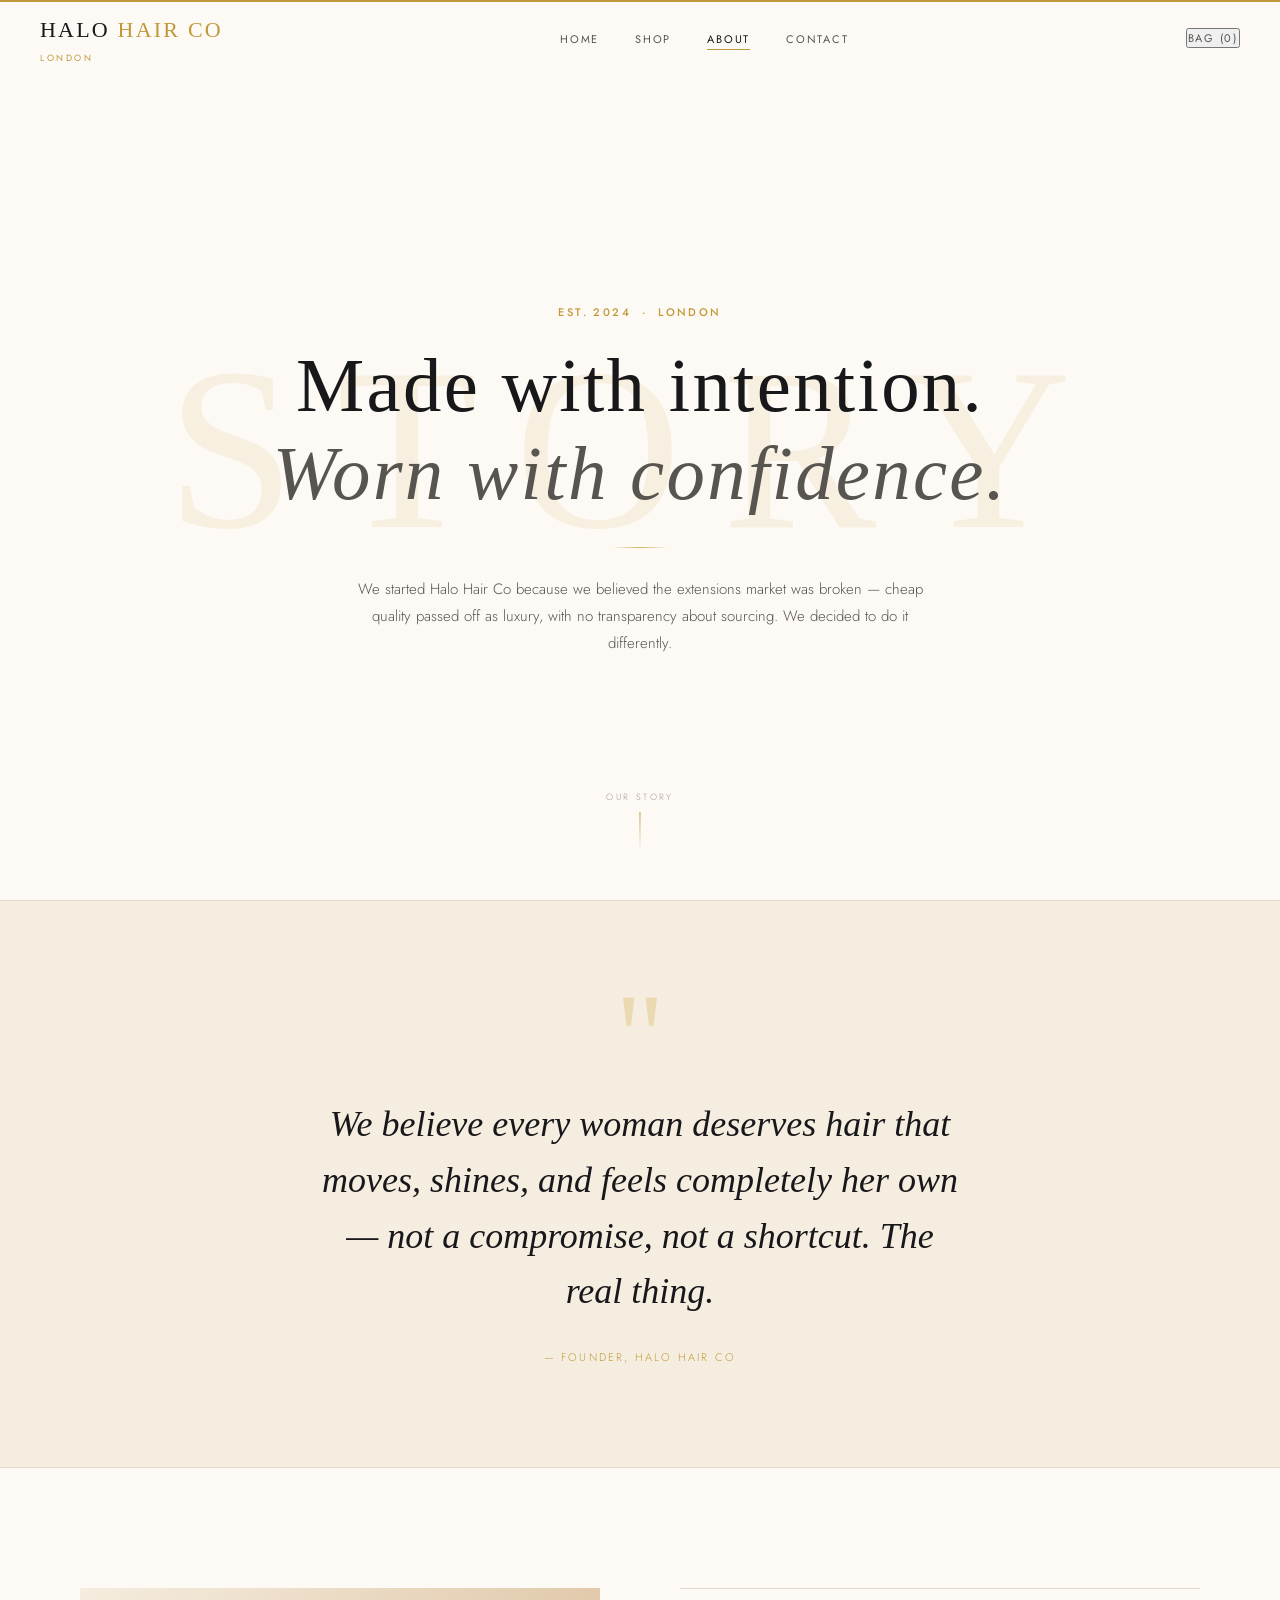
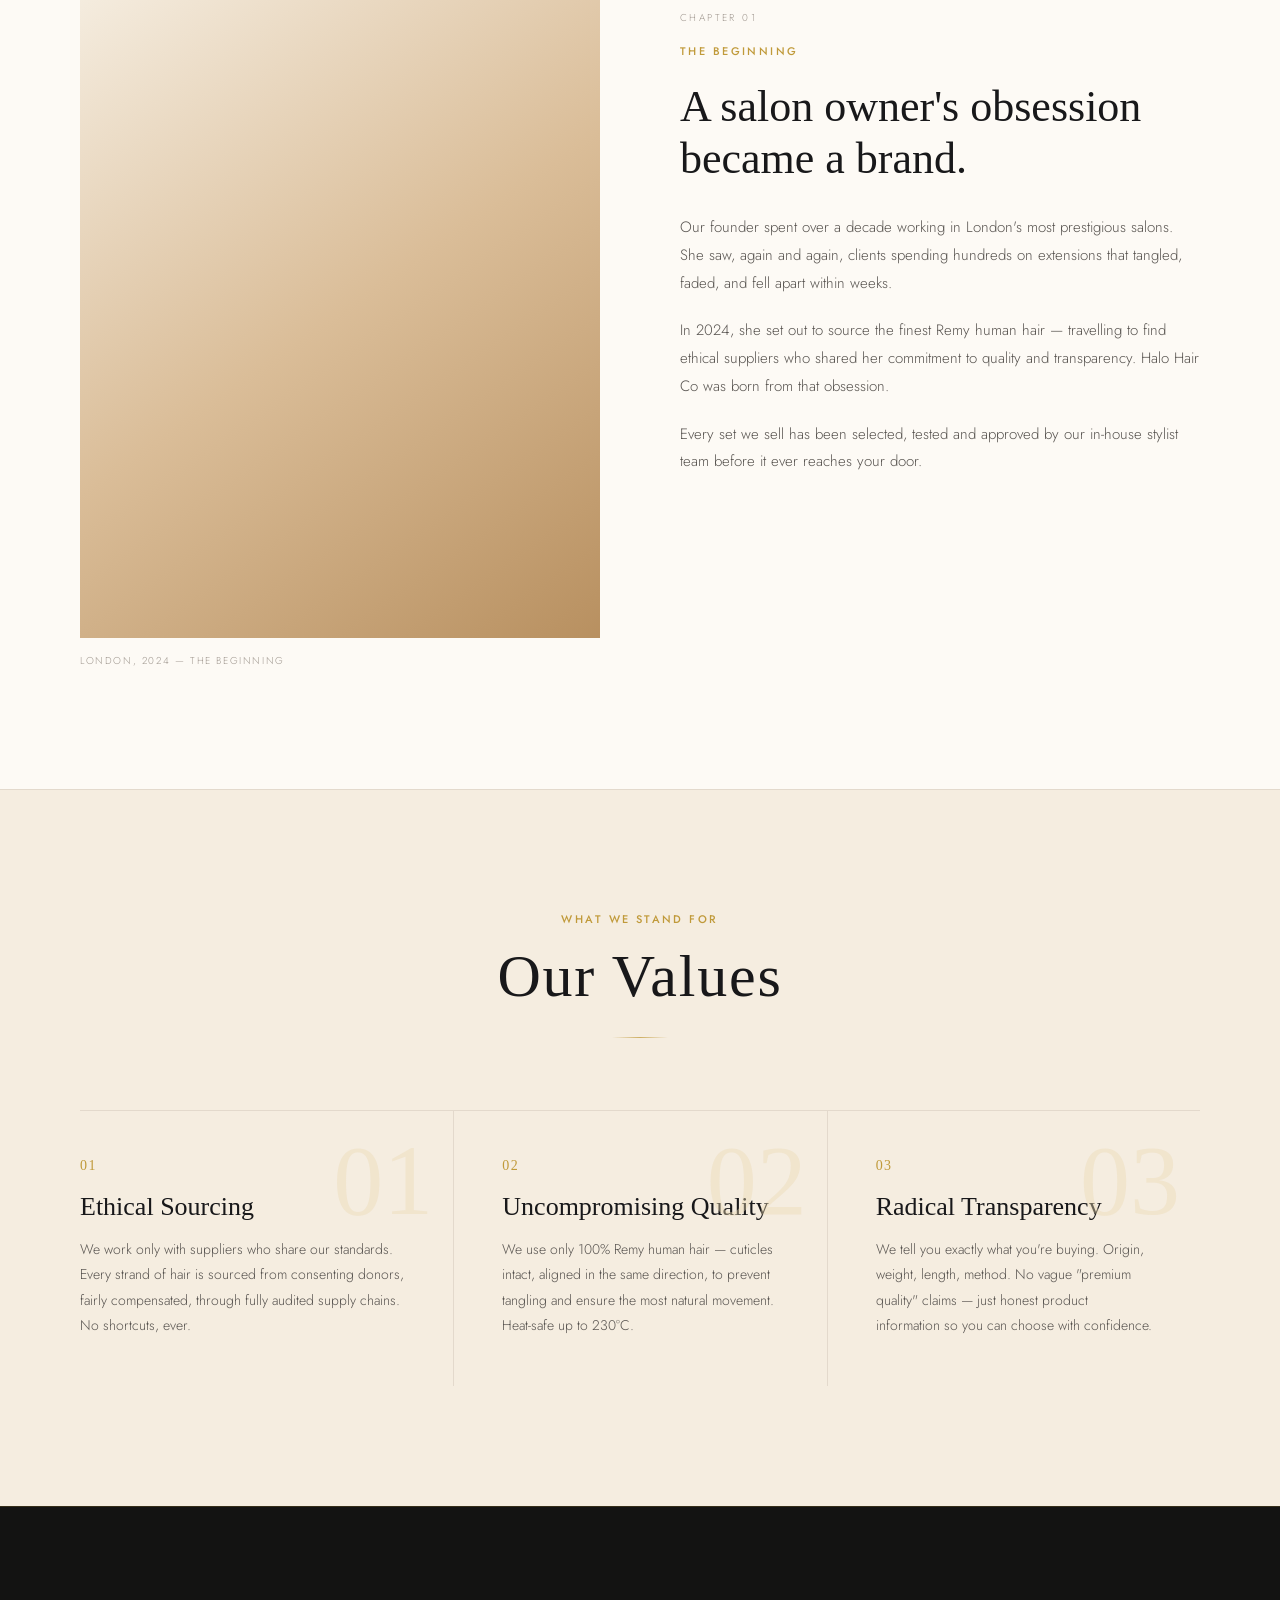
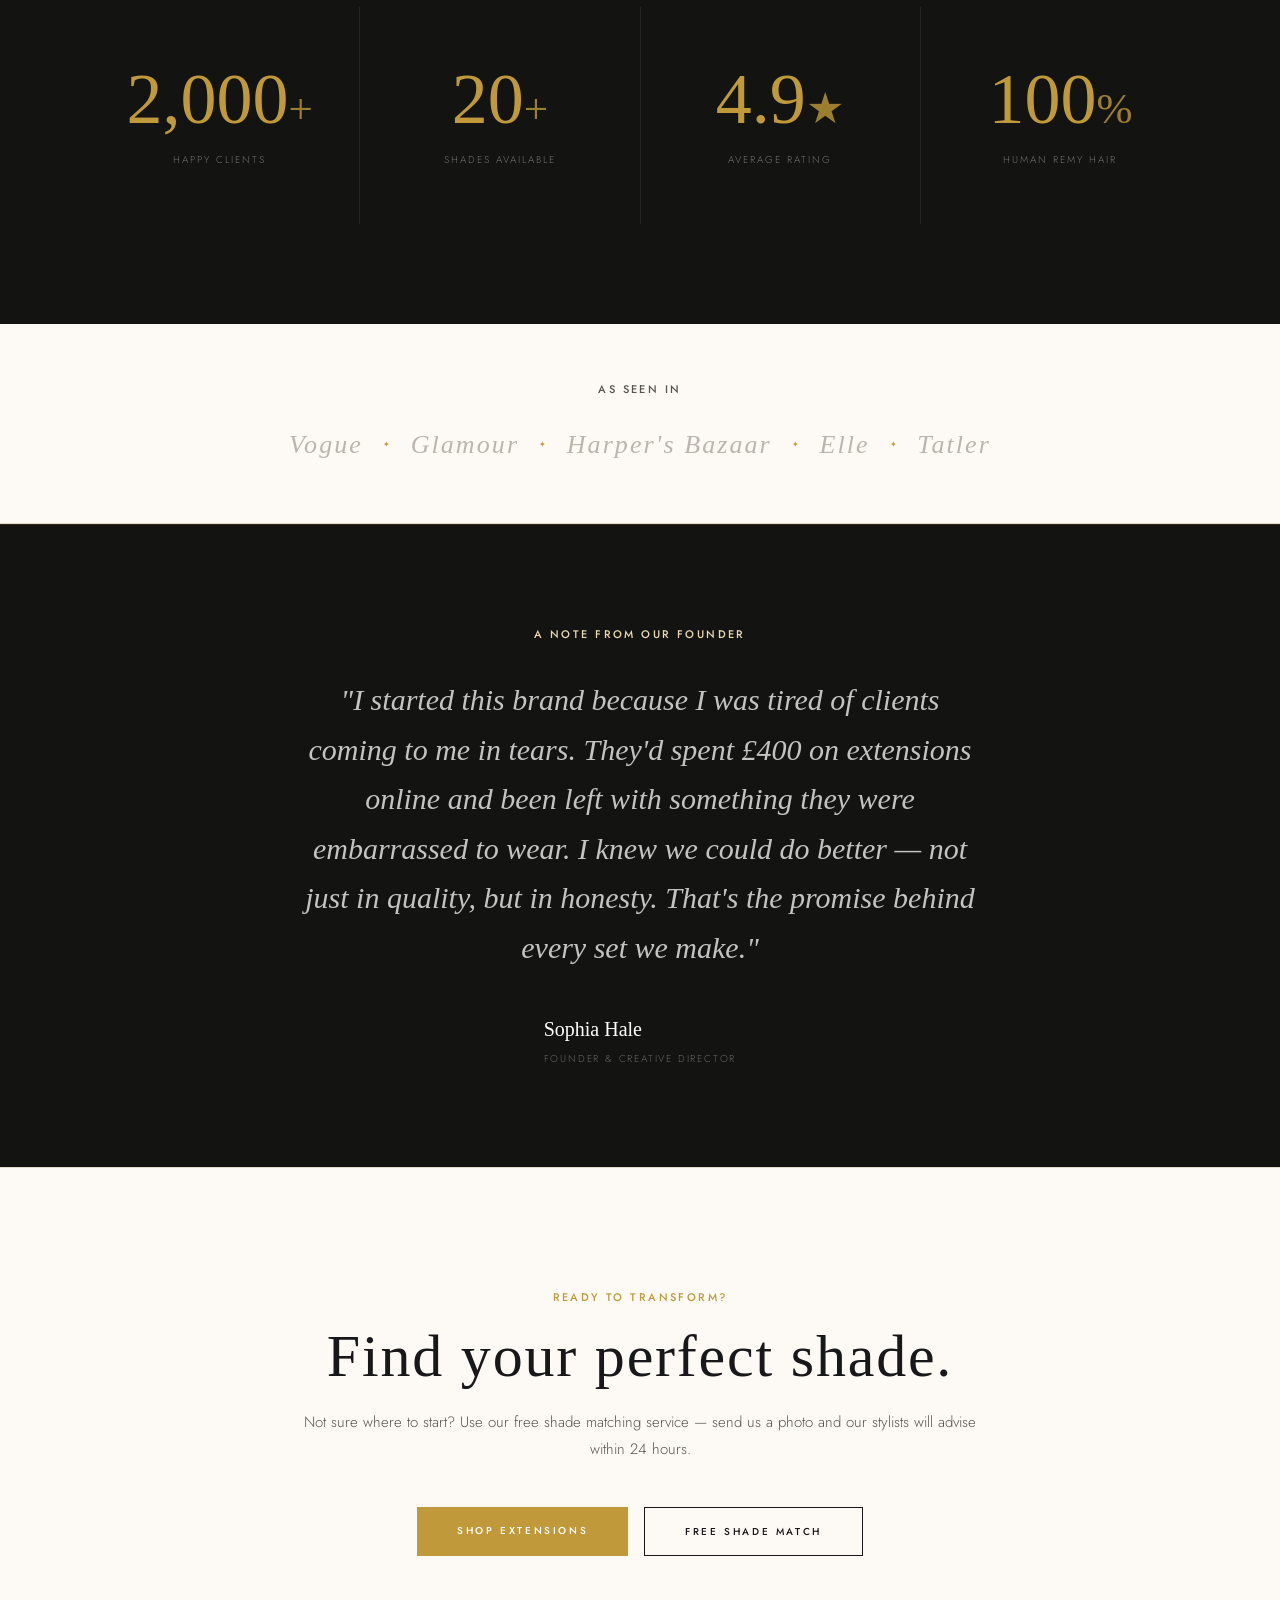
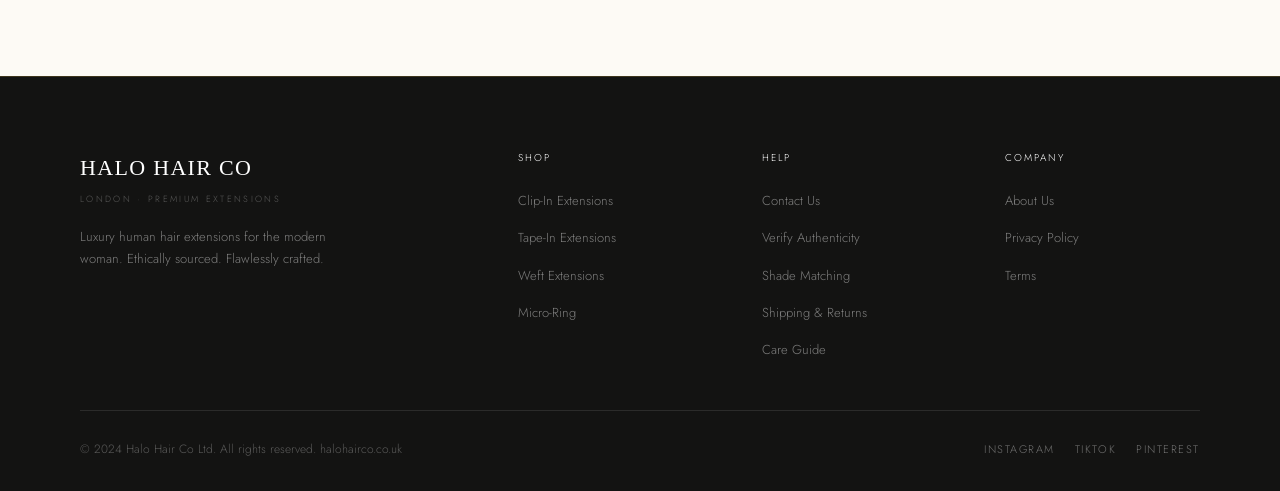
==== commit ee565ba9: "Luxury about page: editorial hero, pull quote, story grid, values, stats, press strip, founder note " ====
--- a/about.html
+++ b/about.html
@@ -53,25 +53,50 @@
   </div>
 
   <!-- ── ABOUT HERO ── -->
-  <div class="about-hero">
-    <p class="label">Our Story</p>
-    <h1 class="page-hero__title" style="font-size:clamp(44px,7vw,80px);">Made with intention.<br>Worn with confidence.</h1>
-    <div class="divider"></div>
-    <p class="page-hero__sub" style="max-width:580px;margin:0 auto;">We started Halo Hair Co because we believed the extensions market was broken — cheap quality passed off as luxury, with no transparency about sourcing. We decided to do it differently.</p>
-  </div>
-
-  <!-- ── STORY SECTION ── -->
-  <section class="story" style="padding-top:0;">
-    <div class="container">
-      <div class="story__inner">
-        <div class="story__visual" style="background:linear-gradient(145deg,#F5EDE0 0%,#DABD98 50%,#B89060 100%);"></div>
-        <div class="story__content">
-          <p class="label">The Beginning</p>
-          <h2 class="story__title">A salon owner's obsession became a brand.</h2>
-          <p class="story__text">Our founder spent over a decade working in London's most prestigious salons. She saw, again and again, clients spending hundreds on extensions that tangled, faded, and fell apart within weeks.</p>
-          <p class="story__text">In 2024, she set out to source the finest Remy human hair — travelling to find ethical suppliers who shared her commitment to quality and transparency. Halo Hair Co was born from that obsession.</p>
-          <p class="story__text">Every set of extensions we sell has been selected, tested and approved by our in-house stylist team before it ever reaches your door.</p>
-        </div>
+  <section class="about-page-hero">
+    <div class="about-page-hero__bg">STORY</div>
+    <div class="about-page-hero__content">
+      <p class="label">Est. 2024 &nbsp;·&nbsp; London</p>
+      <h1 class="about-page-hero__title">Made with intention.<br><em>Worn with confidence.</em></h1>
+      <div class="divider"></div>
+      <p class="about-page-hero__sub">We started Halo Hair Co because we believed the extensions market was broken — cheap quality passed off as luxury, with no transparency about sourcing. We decided to do it differently.</p>
+    </div>
+    <div class="about-page-hero__scroll">
+      <span>Our Story</span>
+      <div class="hero__scroll-line"></div>
+    </div>
+  </section>
+
+  <!-- ── PULL QUOTE ── -->
+  <section class="about-pull">
+    <div class="container--narrow">
+      <div class="about-pull__inner">
+        <span class="about-pull__mark">"</span>
+        <blockquote class="about-pull__quote">We believe every woman deserves hair that moves, shines, and feels completely her own — not a compromise, not a shortcut. The real thing.</blockquote>
+        <p class="about-pull__attr">— Founder, Halo Hair Co</p>
+      </div>
+    </div>
+  </section>
+
+  <!-- ── STORY ── -->
+  <section class="about-story">
+    <div class="container">
+      <div class="about-story__grid">
+
+        <div class="about-story__visual">
+          <div class="about-story__img" style="background:linear-gradient(145deg,#F5EDE0 0%,#DABD98 50%,#B89060 100%);"></div>
+          <p class="about-story__caption">London, 2024 — the beginning</p>
+        </div>
+
+        <div class="about-story__text">
+          <span class="about-story__chapter">Chapter 01</span>
+          <p class="label" style="margin:16px 0 20px;">The Beginning</p>
+          <h2 class="about-story__title">A salon owner's obsession became a brand.</h2>
+          <p class="about-story__body">Our founder spent over a decade working in London's most prestigious salons. She saw, again and again, clients spending hundreds on extensions that tangled, faded, and fell apart within weeks.</p>
+          <p class="about-story__body">In 2024, she set out to source the finest Remy human hair — travelling to find ethical suppliers who shared her commitment to quality and transparency. Halo Hair Co was born from that obsession.</p>
+          <p class="about-story__body">Every set we sell has been selected, tested and approved by our in-house stylist team before it ever reaches your door.</p>
+        </div>
+
       </div>
     </div>
   </section>
@@ -85,56 +110,95 @@
         <div class="divider"></div>
       </div>
       <div class="about-values__grid">
-        <div>
+
+        <div class="value-item">
+          <div class="value-item__num-bg">01</div>
           <p class="value-item__number">01</p>
           <h3 class="value-item__title">Ethical Sourcing</h3>
           <p class="value-item__text">We work only with suppliers who share our standards. Every strand of hair is sourced from consenting donors, fairly compensated, through fully audited supply chains. No shortcuts, ever.</p>
         </div>
-        <div>
+
+        <div class="value-item">
+          <div class="value-item__num-bg">02</div>
           <p class="value-item__number">02</p>
           <h3 class="value-item__title">Uncompromising Quality</h3>
           <p class="value-item__text">We use only 100% Remy human hair — cuticles intact, aligned in the same direction, to prevent tangling and ensure the most natural movement. Heat-safe up to 230°C.</p>
         </div>
-        <div>
+
+        <div class="value-item">
+          <div class="value-item__num-bg">03</div>
           <p class="value-item__number">03</p>
           <h3 class="value-item__title">Radical Transparency</h3>
           <p class="value-item__text">We tell you exactly what you're buying. Origin, weight, length, method. No vague "premium quality" claims — just honest product information so you can choose with confidence.</p>
         </div>
+
       </div>
     </div>
   </section>
 
   <!-- ── STATS ── -->
-  <section class="section" style="background:var(--text);color:var(--white);">
-    <div class="container">
-      <div style="display:grid;grid-template-columns:repeat(4,1fr);gap:40px;text-align:center;">
-        <div>
-          <p style="font-family:'Cormorant Garant',serif;font-size:56px;font-weight:300;color:var(--gold);line-height:1;">2,000+</p>
-          <p style="font-family:'Jost',sans-serif;font-size:11px;letter-spacing:0.18em;text-transform:uppercase;color:rgba(255,255,255,0.5);margin-top:8px;">Happy Clients</p>
-        </div>
-        <div>
-          <p style="font-family:'Cormorant Garant',serif;font-size:56px;font-weight:300;color:var(--gold);line-height:1;">20+</p>
-          <p style="font-family:'Jost',sans-serif;font-size:11px;letter-spacing:0.18em;text-transform:uppercase;color:rgba(255,255,255,0.5);margin-top:8px;">Shades Available</p>
-        </div>
-        <div>
-          <p style="font-family:'Cormorant Garant',serif;font-size:56px;font-weight:300;color:var(--gold);line-height:1;">4.9★</p>
-          <p style="font-family:'Jost',sans-serif;font-size:11px;letter-spacing:0.18em;text-transform:uppercase;color:rgba(255,255,255,0.5);margin-top:8px;">Average Rating</p>
-        </div>
-        <div>
-          <p style="font-family:'Cormorant Garant',serif;font-size:56px;font-weight:300;color:var(--gold);line-height:1;">100%</p>
-          <p style="font-family:'Jost',sans-serif;font-size:11px;letter-spacing:0.18em;text-transform:uppercase;color:rgba(255,255,255,0.5);margin-top:8px;">Human Remy Hair</p>
+  <section class="about-stats">
+    <div class="container">
+      <div class="about-stats__grid">
+        <div class="about-stats__item">
+          <p class="about-stats__number">2,000<span>+</span></p>
+          <p class="about-stats__label">Happy Clients</p>
+        </div>
+        <div class="about-stats__item">
+          <p class="about-stats__number">20<span>+</span></p>
+          <p class="about-stats__label">Shades Available</p>
+        </div>
+        <div class="about-stats__item">
+          <p class="about-stats__number">4.9<span>★</span></p>
+          <p class="about-stats__label">Average Rating</p>
+        </div>
+        <div class="about-stats__item">
+          <p class="about-stats__number">100<span>%</span></p>
+          <p class="about-stats__label">Human Remy Hair</p>
+        </div>
+      </div>
+    </div>
+  </section>
+
+  <!-- ── PRESS ── -->
+  <section class="about-press">
+    <div class="container">
+      <p class="about-press__label label label--mid">As seen in</p>
+      <div class="about-press__logos">
+        <span>Vogue</span>
+        <span class="about-press__dot">✦</span>
+        <span>Glamour</span>
+        <span class="about-press__dot">✦</span>
+        <span>Harper's Bazaar</span>
+        <span class="about-press__dot">✦</span>
+        <span>Elle</span>
+        <span class="about-press__dot">✦</span>
+        <span>Tatler</span>
+      </div>
+    </div>
+  </section>
+
+  <!-- ── FOUNDER NOTE ── -->
+  <section class="about-founder">
+    <div class="container--narrow">
+      <p class="label" style="color:var(--gold-pale);margin-bottom:32px;">A Note from Our Founder</p>
+      <p class="about-founder__quote">"I started this brand because I was tired of clients coming to me in tears. They'd spent £400 on extensions online and been left with something they were embarrassed to wear. I knew we could do better — not just in quality, but in honesty. That's the promise behind every set we make."</p>
+      <div style="display:flex;align-items:center;gap:20px;margin-top:40px;">
+        <div class="about-founder__sig">
+          <p class="about-founder__name">Sophia Hale</p>
+          <p class="about-founder__role">Founder & Creative Director</p>
         </div>
       </div>
     </div>
   </section>
 
   <!-- ── CTA ── -->
-  <section style="padding:100px 0;text-align:center;background:var(--bg);">
+  <section class="about-cta">
     <div class="container--narrow">
       <p class="label">Ready to Transform?</p>
-      <h2 style="font-family:'Cormorant Garant',serif;font-size:clamp(32px,5vw,56px);font-weight:400;margin:16px 0 24px;">Find your perfect shade.</h2>
-      <p style="font-size:15px;color:var(--text-mid);margin-bottom:40px;">Not sure where to start? Use our free shade matching service — send us a photo and our stylists will advise within 24 hours.</p>
-      <div style="display:flex;gap:16px;justify-content:center;flex-wrap:wrap;">
+      <h2 class="about-cta__title">Find your perfect shade.</h2>
+      <p class="about-cta__sub">Not sure where to start? Use our free shade matching service — send us a photo and our stylists will advise within 24 hours.</p>
+      <div class="about-cta__actions">
         <a href="shop.html" class="btn btn--gold">Shop Extensions</a>
         <a href="contact.html" class="btn btn--outline">Free Shade Match</a>
       </div>
@@ -148,15 +212,15 @@
         <div>
           <p class="footer__brand-name">HALO HAIR CO</p>
           <p class="footer__brand-sub">London · Premium Extensions</p>
-          <p class="footer__brand-text">Luxury human hair extensions for the modern woman.</p>
+          <p class="footer__brand-text">Luxury human hair extensions for the modern woman. Ethically sourced. Flawlessly crafted.</p>
         </div>
         <div>
           <p class="footer__col-title">Shop</p>
           <ul class="footer__links">
-            <li><a href="shop.html">Clip-In Extensions</a></li>
-            <li><a href="shop.html">Tape-In Extensions</a></li>
-            <li><a href="shop.html">Weft Extensions</a></li>
-            <li><a href="shop.html">Micro-Ring</a></li>
+            <li><a href="shop.html?type=clip-in">Clip-In Extensions</a></li>
+            <li><a href="shop.html?type=tape-in">Tape-In Extensions</a></li>
+            <li><a href="shop.html?type=weft">Weft Extensions</a></li>
+            <li><a href="shop.html?type=micro-ring">Micro-Ring</a></li>
           </ul>
         </div>
         <div>
@@ -164,22 +228,22 @@
           <ul class="footer__links">
             <li><a href="contact.html">Contact Us</a></li>
             <li><a href="verify.html">Verify Authenticity</a></li>
-            <li><a href="#">Shade Matching</a></li>
-            <li><a href="#">Shipping & Returns</a></li>
-            <li><a href="#">Care Guide</a></li>
+            <li><a href="shade-matching.html">Shade Matching</a></li>
+            <li><a href="shipping.html">Shipping & Returns</a></li>
+            <li><a href="care-guide.html">Care Guide</a></li>
           </ul>
         </div>
         <div>
           <p class="footer__col-title">Company</p>
           <ul class="footer__links">
             <li><a href="about.html">About Us</a></li>
-            <li><a href="#">Privacy Policy</a></li>
-            <li><a href="#">Terms</a></li>
+            <li><a href="privacy.html">Privacy Policy</a></li>
+            <li><a href="terms.html">Terms</a></li>
           </ul>
         </div>
       </div>
       <div class="footer__bottom">
-        <p class="footer__copy">© 2024 Halo Hair Co Ltd. halohairco.co.uk</p>
+        <p class="footer__copy">© 2024 Halo Hair Co Ltd. All rights reserved. halohairco.co.uk</p>
         <div class="footer__social">
           <a href="#">Instagram</a>
           <a href="#">TikTok</a>
--- a/css/style.css
+++ b/css/style.css
@@ -6,15 +6,15 @@
 @import url('https://fonts.googleapis.com/css2?family=Cormorant+Garant:ital,wght@0,300;0,400;0,500;0,600;1,300;1,400&family=Jost:wght@300;400;500&display=swap');
 
 :root {
-  --bg:        #FAFAF8;
-  --bg-soft:   #F3EDE5;
-  --text:      #1C1C1A;
-  --text-mid:  #5A5753;
-  --text-light:#9A9490;
-  --gold:      #B8963E;
-  --gold-dark: #9A7C2E;
-  --gold-pale: #E8D9B8;
-  --border:    #E0D9CE;
+  --bg:        #FDFAF5;
+  --bg-soft:   #F5EDE0;
+  --text:      #18181A;
+  --text-mid:  #585450;
+  --text-light:#A09890;
+  --gold:      #C09A3A;
+  --gold-dark: #9A7B2A;
+  --gold-pale: #EBD9B2;
+  --border:    #E3D9CC;
   --white:     #FFFFFF;
 }
 
@@ -101,15 +101,16 @@
 
 .btn {
   display: inline-block;
-  padding: 14px 36px;
-  font-family: 'Jost', sans-serif;
-  font-size: 11px;
+  padding: 15px 40px;
+  font-family: 'Jost', sans-serif;
+  font-size: 10px;
   font-weight: 500;
-  letter-spacing: 0.2em;
+  letter-spacing: 0.26em;
   text-transform: uppercase;
   cursor: pointer;
   transition: all 0.3s ease;
   border: none;
+  position: relative;
 }
 
 .btn--gold {
@@ -118,6 +119,8 @@
 }
 .btn--gold:hover {
   background: var(--gold-dark);
+  box-shadow: 0 6px 28px rgba(192,154,58,0.28);
+  transform: translateY(-1px);
 }
 
 .btn--outline {
@@ -128,6 +131,7 @@
 .btn--outline:hover {
   background: var(--text);
   color: var(--white);
+  transform: translateY(-1px);
 }
 
 .btn--outline-gold {
@@ -138,15 +142,18 @@
 .btn--outline-gold:hover {
   background: var(--gold);
   color: var(--white);
+  transform: translateY(-1px);
+  box-shadow: 0 6px 28px rgba(192,154,58,0.22);
 }
 
 /* ── DIVIDER ─────────────────────────────────────────── */
 
 .divider {
-  width: 40px;
+  width: 56px;
   height: 1px;
-  background: var(--gold);
-  margin: 20px auto;
+  background: linear-gradient(to right, transparent, var(--gold), transparent);
+  margin: 28px auto;
+  opacity: 0.75;
 }
 
 /* ── HEADER / NAV ────────────────────────────────────── */
@@ -157,13 +164,18 @@
   left: 0;
   right: 0;
   z-index: 100;
-  background: var(--bg);
-  border-bottom: 1px solid var(--border);
-  transition: box-shadow 0.3s;
+  background: transparent;
+  border-top: 2px solid var(--gold);
+  border-bottom: 1px solid transparent;
+  transition: background 0.4s ease, border-bottom-color 0.4s ease, box-shadow 0.4s ease;
 }
 
 .site-header.scrolled {
-  box-shadow: 0 2px 20px rgba(0,0,0,0.06);
+  background: rgba(253, 250, 245, 0.92);
+  backdrop-filter: blur(24px);
+  -webkit-backdrop-filter: blur(24px);
+  border-bottom-color: var(--border);
+  box-shadow: 0 1px 40px rgba(0,0,0,0.05);
 }
 
 .nav {
@@ -176,9 +188,9 @@
 
 .nav__logo {
   font-family: 'Cormorant Garant', serif;
-  font-size: 20px;
+  font-size: 22px;
   font-weight: 400;
-  letter-spacing: 0.08em;
+  letter-spacing: 0.1em;
   color: var(--text);
 }
 
@@ -275,32 +287,64 @@
 
 .hero {
   min-height: 100vh;
-  display: flex;
-  align-items: center;
-  justify-content: center;
-  text-align: center;
-  padding: 120px 40px 80px;
+  display: grid;
+  grid-template-columns: 1fr 1fr;
+  align-items: stretch;
+  padding: 0;
   background: transparent;
   position: relative;
   overflow: hidden;
 }
 
-.hero::before {
+.hero__content {
+  display: flex;
+  flex-direction: column;
+  align-items: flex-start;
+  justify-content: center;
+  padding: 120px 60px 80px 80px;
+  position: relative;
+  z-index: 2;
+}
+
+.hero__content::before {
   content: '';
   position: absolute;
   inset: 0;
   background:
-    radial-gradient(ellipse at 50% 40%, rgba(184,150,62,0.10) 0%, transparent 65%),
-    radial-gradient(ellipse at 80% 80%, rgba(210,170,120,0.08) 0%, transparent 50%);
+    radial-gradient(ellipse at 30% 40%, rgba(184,150,62,0.10) 0%, transparent 65%),
+    radial-gradient(ellipse at 10% 80%, rgba(210,170,120,0.07) 0%, transparent 50%);
+  pointer-events: none;
+}
+
+.hero__image {
+  position: relative;
+  overflow: hidden;
+  min-height: 100vh;
+}
+
+.hero__image img {
+  width: 100%;
+  height: 100%;
+  object-fit: cover;
+  object-position: center top;
+  display: block;
+}
+
+.hero__image::before {
+  content: '';
+  position: absolute;
+  inset: 0;
+  background: linear-gradient(to right, var(--bg) 0%, transparent 25%);
+  z-index: 1;
   pointer-events: none;
 }
 
 /* ── SPINNING HALO BADGE ─────────────────────────────── */
 .hero__badge {
   position: relative;
-  width: 220px;
-  height: 220px;
-  margin: 0 auto 24px;
+  width: 160px;
+  height: 160px;
+  margin: 0 0 32px;
 }
 
 .hero__badge-ring {
@@ -341,14 +385,15 @@
 
 .hero__eyebrow {
   margin-bottom: 24px;
+  text-align: left;
 }
 
 .hero__title {
-  font-size: clamp(56px, 9vw, 120px);
+  font-size: clamp(64px, 11vw, 148px);
   font-weight: 300;
-  letter-spacing: 0.08em;
-  line-height: 1;
-  margin-bottom: 8px;
+  letter-spacing: 0.1em;
+  line-height: 0.95;
+  margin-bottom: 16px;
 }
 
 .hero__subtitle {
@@ -362,20 +407,20 @@
 
 .hero__tagline {
   font-family: 'Cormorant Garant', serif;
-  font-size: clamp(18px, 2.5vw, 26px);
+  font-size: clamp(18px, 2.2vw, 24px);
   font-weight: 300;
   font-style: italic;
   color: var(--text-mid);
-  margin-bottom: 48px;
-  max-width: 520px;
-  margin-left: auto;
-  margin-right: auto;
+  margin-bottom: 52px;
+  max-width: 380px;
+  line-height: 1.6;
+  text-align: left;
 }
 
 .hero__actions {
   display: flex;
   align-items: center;
-  justify-content: center;
+  justify-content: flex-start;
   gap: 16px;
   flex-wrap: wrap;
 }
@@ -414,24 +459,63 @@
 /* ── SECTION SHARED ──────────────────────────────────── */
 
 .section {
-  padding: 100px 0;
+  padding: 120px 0;
 }
 
 .section__header {
   text-align: center;
-  margin-bottom: 60px;
+  margin-bottom: 72px;
 }
 
 .section__title {
-  font-size: clamp(32px, 5vw, 54px);
-  margin-top: 12px;
+  font-size: clamp(34px, 5vw, 60px);
+  margin-top: 14px;
+  letter-spacing: 0.03em;
+}
+
+/* ── MARQUEE TICKER ──────────────────────────────────── */
+
+.marquee-strip {
+  background: var(--text);
+  overflow: hidden;
+  padding: 16px 0;
+  border-top: 1px solid rgba(192,154,58,0.15);
+}
+
+.marquee-track {
+  display: flex;
+  gap: 64px;
+  animation: marqueeScroll 32s linear infinite;
+  white-space: nowrap;
+  width: max-content;
+}
+
+.marquee-track span {
+  font-family: 'Jost', sans-serif;
+  font-size: 10px;
+  font-weight: 400;
+  letter-spacing: 0.24em;
+  text-transform: uppercase;
+  color: rgba(255,255,255,0.5);
+  flex-shrink: 0;
+}
+
+.marquee-track span em {
+  color: var(--gold);
+  font-style: normal;
+  margin-right: 10px;
+}
+
+@keyframes marqueeScroll {
+  from { transform: translateX(0); }
+  to   { transform: translateX(-50%); }
 }
 
 /* ── CATEGORIES STRIP ────────────────────────────────── */
 
 .categories {
   background: var(--bg-soft);
-  padding: 70px 0;
+  padding: 90px 0;
 }
 
 .categories__grid {
@@ -614,42 +698,51 @@
 /* ── PROMISE STRIP ───────────────────────────────────── */
 
 .promise {
-  background: var(--text);
-  color: var(--white);
-  padding: 60px 0;
+  background: var(--bg-soft);
+  border-top: 1px solid var(--border);
+  border-bottom: 1px solid var(--border);
+  padding: 80px 0;
 }
 
 .promise__grid {
   display: grid;
   grid-template-columns: repeat(4, 1fr);
-  gap: 40px;
+  gap: 1px;
+  background: var(--border);
+  border: 1px solid var(--border);
+}
+
+.promise__grid > div {
+  background: var(--bg-soft);
+  padding: 48px 36px;
   text-align: center;
 }
 
 .promise__item-icon {
-  font-size: 24px;
-  margin-bottom: 16px;
+  font-size: 18px;
+  margin-bottom: 20px;
   color: var(--gold);
+  letter-spacing: 4px;
 }
 
 .promise__item-title {
   font-family: 'Cormorant Garant', serif;
-  font-size: 20px;
+  font-size: 22px;
   font-weight: 400;
-  margin-bottom: 8px;
-  color: var(--white);
+  margin-bottom: 12px;
+  color: var(--text);
 }
 
 .promise__item-text {
   font-size: 13px;
-  color: rgba(255,255,255,0.55);
-  line-height: 1.6;
+  color: var(--text-mid);
+  line-height: 1.75;
 }
 
 /* ── BRAND STORY ─────────────────────────────────────── */
 
 .story {
-  padding: 120px 0;
+  padding: 140px 0;
 }
 
 .story__inner {
@@ -693,45 +786,52 @@
 /* ── TESTIMONIALS ────────────────────────────────────── */
 
 .testimonials {
-  background: var(--bg-soft);
-  padding: 100px 0;
+  background: var(--bg);
+  padding: 130px 0;
   text-align: center;
 }
 
 .testimonials__grid {
   display: grid;
   grid-template-columns: repeat(3, 1fr);
-  gap: 40px;
-  margin-top: 56px;
+  gap: 0;
+  margin-top: 72px;
+  border-top: 1px solid var(--border);
 }
 
 .testimonial {
-  padding: 40px 32px;
-  background: var(--white);
-  border: 1px solid var(--border);
+  padding: 56px 48px;
+  background: transparent;
+  border: none;
+  border-right: 1px solid var(--border);
+  text-align: left;
+}
+
+.testimonial:last-child {
+  border-right: none;
 }
 
 .testimonial__stars {
   color: var(--gold);
-  font-size: 14px;
-  letter-spacing: 4px;
-  margin-bottom: 20px;
+  font-size: 11px;
+  letter-spacing: 5px;
+  margin-bottom: 24px;
 }
 
 .testimonial__quote {
   font-family: 'Cormorant Garant', serif;
-  font-size: 20px;
-  font-weight: 400;
+  font-size: 22px;
+  font-weight: 300;
   font-style: italic;
-  line-height: 1.5;
+  line-height: 1.6;
   color: var(--text);
-  margin-bottom: 24px;
+  margin-bottom: 28px;
 }
 
 .testimonial__author {
   font-family: 'Jost', sans-serif;
-  font-size: 11px;
-  letter-spacing: 0.16em;
+  font-size: 10px;
+  letter-spacing: 0.2em;
   text-transform: uppercase;
   color: var(--text-light);
 }
@@ -795,9 +895,10 @@
 /* ── FOOTER ──────────────────────────────────────────── */
 
 .site-footer {
-  background: var(--text);
+  background: #131312;
   color: rgba(255,255,255,0.6);
-  padding: 60px 0 30px;
+  padding: 72px 0 32px;
+  border-top: 1px solid rgba(192,154,58,0.25);
 }
 
 .footer__grid {
@@ -900,6 +1001,244 @@
   margin-top: 16px;
 }
 
+/* ── SHOP PAGE HERO ──────────────────────────────────── */
+
+.shop-page-hero {
+  position: relative;
+  overflow: hidden;
+  padding: 160px 40px 80px;
+  text-align: center;
+  background: var(--bg);
+}
+
+.shop-page-hero__bg {
+  position: absolute;
+  top: 50%;
+  left: 50%;
+  transform: translate(-50%, -48%);
+  font-family: 'Cormorant Garant', serif;
+  font-size: clamp(120px, 20vw, 260px);
+  font-weight: 300;
+  letter-spacing: 0.15em;
+  color: var(--gold-pale);
+  opacity: 0.35;
+  pointer-events: none;
+  user-select: none;
+  white-space: nowrap;
+  line-height: 1;
+}
+
+.shop-page-hero__content {
+  position: relative;
+  z-index: 1;
+}
+
+.shop-page-hero__title {
+  font-family: 'Cormorant Garant', serif;
+  font-size: clamp(44px, 7vw, 88px);
+  font-weight: 300;
+  letter-spacing: 0.06em;
+  line-height: 1;
+  margin-top: 14px;
+}
+
+.shop-page-hero__sub {
+  font-family: 'Jost', sans-serif;
+  font-size: 11px;
+  letter-spacing: 0.22em;
+  text-transform: uppercase;
+  color: var(--text-light);
+  margin-top: 8px;
+}
+
+/* ── SHOP META BAR ───────────────────────────────────── */
+
+.shop-meta {
+  display: flex;
+  align-items: center;
+  justify-content: space-between;
+  padding: 20px 0;
+  border-bottom: 1px solid var(--border);
+  margin-bottom: 0;
+}
+
+.shop-meta__count {
+  font-family: 'Jost', sans-serif;
+  font-size: 11px;
+  letter-spacing: 0.16em;
+  text-transform: uppercase;
+  color: var(--text-light);
+}
+
+.shop-meta__note {
+  font-family: 'Cormorant Garant', serif;
+  font-size: 15px;
+  font-style: italic;
+  color: var(--text-mid);
+}
+
+/* ── PRODUCT CARD ENHANCEMENTS ───────────────────────── */
+
+.product-card__badge {
+  position: absolute;
+  top: 16px;
+  left: 16px;
+  font-family: 'Jost', sans-serif;
+  font-size: 9px;
+  font-weight: 500;
+  letter-spacing: 0.18em;
+  text-transform: uppercase;
+  padding: 5px 10px;
+  z-index: 2;
+}
+
+.badge--seller {
+  background: var(--gold);
+  color: var(--white);
+}
+
+.badge--new {
+  background: var(--text);
+  color: var(--white);
+}
+
+.product-card__wish {
+  position: absolute;
+  top: 12px;
+  right: 12px;
+  background: rgba(253,250,245,0.85);
+  backdrop-filter: blur(8px);
+  border: none;
+  width: 32px;
+  height: 32px;
+  border-radius: 50%;
+  font-size: 14px;
+  color: var(--text-mid);
+  cursor: pointer;
+  display: flex;
+  align-items: center;
+  justify-content: center;
+  opacity: 0;
+  transition: opacity 0.2s, color 0.2s;
+  z-index: 2;
+}
+
+.product-card:hover .product-card__wish {
+  opacity: 1;
+}
+
+.product-card__wish:hover {
+  color: var(--gold);
+}
+
+.product-card__swatches {
+  display: flex;
+  align-items: center;
+  gap: 6px;
+  margin: 10px 0 6px;
+}
+
+.swatch {
+  display: block;
+  width: 14px;
+  height: 14px;
+  border-radius: 50%;
+  border: 1px solid rgba(0,0,0,0.1);
+  cursor: pointer;
+  transition: transform 0.15s;
+}
+
+.swatch:hover {
+  transform: scale(1.2);
+}
+
+.swatch--more {
+  background: none;
+  border: 1px solid var(--border);
+  font-family: 'Jost', sans-serif;
+  font-size: 8px;
+  letter-spacing: 0;
+  color: var(--text-light);
+  width: 24px;
+  height: 14px;
+  border-radius: 7px;
+  display: flex;
+  align-items: center;
+  justify-content: center;
+}
+
+.product-card__meta {
+  display: flex;
+  align-items: center;
+  justify-content: space-between;
+  margin-top: 4px;
+}
+
+.product-card__rating {
+  font-family: 'Jost', sans-serif;
+  font-size: 11px;
+  color: var(--gold);
+}
+
+.product-card__rating span {
+  color: var(--text-light);
+  font-size: 10px;
+}
+
+/* ── SHOP GRID SPACING ───────────────────────────────── */
+
+.shop-grid {
+  margin-bottom: 100px;
+}
+
+/* ── SHADE MATCH CTA ─────────────────────────────────── */
+
+.shade-cta {
+  background: var(--text);
+  padding: 72px 0;
+}
+
+.shade-cta__inner {
+  display: flex;
+  align-items: center;
+  justify-content: space-between;
+  gap: 60px;
+}
+
+.shade-cta__title {
+  font-family: 'Cormorant Garant', serif;
+  font-size: clamp(28px, 4vw, 48px);
+  font-weight: 300;
+  color: var(--white);
+  margin: 10px 0 16px;
+}
+
+.shade-cta__body {
+  font-size: 14px;
+  color: rgba(255,255,255,0.5);
+  line-height: 1.8;
+  max-width: 520px;
+}
+
+.shade-cta__btn {
+  flex-shrink: 0;
+  border-color: rgba(192,154,58,0.6);
+  color: var(--gold-pale);
+  white-space: nowrap;
+}
+
+.shade-cta__btn:hover {
+  background: var(--gold);
+  border-color: var(--gold);
+  color: var(--white);
+}
+
+@media (max-width: 768px) {
+  .shade-cta__inner { flex-direction: column; gap: 32px; }
+  .shade-cta__btn { align-self: flex-start; }
+  .shop-page-hero__bg { font-size: 100px; opacity: 0.2; }
+}
+
 .shop-filters {
   padding: 32px 0;
   border-bottom: 1px solid var(--border);
@@ -958,37 +1297,425 @@
   text-align: center;
 }
 
+/* ── ABOUT PAGE HERO ─────────────────────────────────── */
+
+.about-page-hero {
+  position: relative;
+  min-height: 100vh;
+  display: flex;
+  flex-direction: column;
+  align-items: center;
+  justify-content: center;
+  text-align: center;
+  padding: 160px 40px 100px;
+  overflow: hidden;
+  background: var(--bg);
+}
+
+.about-page-hero__bg {
+  position: absolute;
+  top: 50%;
+  left: 50%;
+  transform: translate(-50%, -50%);
+  font-family: 'Cormorant Garant', serif;
+  font-size: clamp(100px, 18vw, 240px);
+  font-weight: 300;
+  letter-spacing: 0.18em;
+  color: var(--gold-pale);
+  opacity: 0.3;
+  pointer-events: none;
+  user-select: none;
+  line-height: 1;
+}
+
+.about-page-hero__content {
+  position: relative;
+  z-index: 1;
+  max-width: 820px;
+}
+
+.about-page-hero__title {
+  font-family: 'Cormorant Garant', serif;
+  font-size: clamp(40px, 6vw, 80px);
+  font-weight: 300;
+  letter-spacing: 0.03em;
+  line-height: 1.15;
+  margin-top: 20px;
+}
+
+.about-page-hero__title em {
+  font-style: italic;
+  color: var(--text-mid);
+}
+
+.about-page-hero__sub {
+  font-size: 15px;
+  color: var(--text-mid);
+  line-height: 1.8;
+  max-width: 600px;
+  margin: 20px auto 0;
+}
+
+.about-page-hero__scroll {
+  position: absolute;
+  bottom: 48px;
+  left: 50%;
+  transform: translateX(-50%);
+  display: flex;
+  flex-direction: column;
+  align-items: center;
+  gap: 8px;
+}
+
+.about-page-hero__scroll span {
+  font-family: 'Jost', sans-serif;
+  font-size: 9px;
+  letter-spacing: 0.26em;
+  text-transform: uppercase;
+  color: var(--text-light);
+}
+
+/* ── PULL QUOTE ──────────────────────────────────────── */
+
+.about-pull {
+  background: var(--bg-soft);
+  padding: 100px 0;
+  border-top: 1px solid var(--border);
+  border-bottom: 1px solid var(--border);
+}
+
+.about-pull__inner {
+  position: relative;
+  text-align: center;
+  padding: 0 20px;
+}
+
+.about-pull__mark {
+  font-family: 'Cormorant Garant', serif;
+  font-size: 120px;
+  font-weight: 300;
+  color: var(--gold-pale);
+  line-height: 0.6;
+  display: block;
+  margin-bottom: 24px;
+}
+
+.about-pull__quote {
+  font-family: 'Cormorant Garant', serif;
+  font-size: clamp(22px, 3.5vw, 36px);
+  font-weight: 300;
+  font-style: italic;
+  line-height: 1.55;
+  color: var(--text);
+  max-width: 760px;
+  margin: 0 auto 28px;
+}
+
+.about-pull__attr {
+  font-family: 'Jost', sans-serif;
+  font-size: 11px;
+  letter-spacing: 0.2em;
+  text-transform: uppercase;
+  color: var(--gold);
+}
+
+/* ── ABOUT STORY ─────────────────────────────────────── */
+
+.about-story {
+  padding: 120px 0;
+}
+
+.about-story__grid {
+  display: grid;
+  grid-template-columns: 1fr 1fr;
+  gap: 80px;
+  align-items: start;
+}
+
+.about-story__visual {
+  position: sticky;
+  top: 100px;
+}
+
+.about-story__img {
+  width: 100%;
+  aspect-ratio: 4/5;
+}
+
+.about-story__img::after {
+  content: '';
+  display: block;
+}
+
+.about-story__caption {
+  font-family: 'Jost', sans-serif;
+  font-size: 10px;
+  letter-spacing: 0.16em;
+  text-transform: uppercase;
+  color: var(--text-light);
+  margin-top: 14px;
+}
+
+.about-story__chapter {
+  font-family: 'Jost', sans-serif;
+  font-size: 10px;
+  letter-spacing: 0.24em;
+  text-transform: uppercase;
+  color: var(--text-light);
+  display: block;
+  padding-top: 20px;
+  border-top: 1px solid var(--border);
+}
+
+.about-story__title {
+  font-family: 'Cormorant Garant', serif;
+  font-size: clamp(28px, 3.5vw, 44px);
+  font-weight: 400;
+  line-height: 1.2;
+  margin-bottom: 28px;
+  color: var(--text);
+}
+
+.about-story__body {
+  font-size: 15px;
+  color: var(--text-mid);
+  line-height: 1.85;
+  margin-bottom: 20px;
+}
+
+/* ── ABOUT VALUES ────────────────────────────────────── */
+
 .about-values {
   background: var(--bg-soft);
-  padding: 100px 0;
+  padding: 120px 0;
+  border-top: 1px solid var(--border);
 }
 
 .about-values__grid {
   display: grid;
   grid-template-columns: repeat(3, 1fr);
-  gap: 48px;
-  margin-top: 56px;
-  text-align: center;
-}
-
-.value-item__number {
-  font-family: 'Cormorant Garant', serif;
-  font-size: 48px;
+  gap: 0;
+  margin-top: 72px;
+}
+
+.value-item {
+  position: relative;
+  padding: 48px 48px 48px 0;
+  border-top: 1px solid var(--border);
+  overflow: hidden;
+}
+
+.value-item + .value-item {
+  padding-left: 48px;
+  border-left: 1px solid var(--border);
+}
+
+.value-item__num-bg {
+  position: absolute;
+  top: 20px;
+  right: 20px;
+  font-family: 'Cormorant Garant', serif;
+  font-size: 100px;
   font-weight: 300;
   color: var(--gold-pale);
+  opacity: 0.4;
   line-height: 1;
+  pointer-events: none;
+  user-select: none;
+}
+
+.value-item__number {
+  font-family: 'Cormorant Garant', serif;
+  font-size: 14px;
+  font-weight: 400;
+  color: var(--gold);
+  letter-spacing: 0.1em;
+  line-height: 1;
+  margin-bottom: 20px;
+}
+
+.value-item__title {
+  font-family: 'Cormorant Garant', serif;
+  font-size: 26px;
+  font-weight: 400;
   margin-bottom: 16px;
-}
-
-.value-item__title {
-  font-size: 22px;
-  margin-bottom: 12px;
+  color: var(--text);
 }
 
 .value-item__text {
   font-size: 14px;
   color: var(--text-mid);
-  line-height: 1.7;
+  line-height: 1.8;
+}
+
+/* ── ABOUT STATS ─────────────────────────────────────── */
+
+.about-stats {
+  background: #131312;
+  padding: 100px 0;
+  border-top: 1px solid rgba(192,154,58,0.2);
+}
+
+.about-stats__grid {
+  display: grid;
+  grid-template-columns: repeat(4, 1fr);
+  gap: 1px;
+  background: rgba(255,255,255,0.08);
+}
+
+.about-stats__item {
+  background: #131312;
+  padding: 56px 40px;
+  text-align: center;
+}
+
+.about-stats__number {
+  font-family: 'Cormorant Garant', serif;
+  font-size: clamp(48px, 6vw, 72px);
+  font-weight: 300;
+  color: var(--gold);
+  line-height: 1;
+  margin-bottom: 16px;
+}
+
+.about-stats__number span {
+  font-size: 0.6em;
+  opacity: 0.8;
+}
+
+.about-stats__label {
+  font-family: 'Jost', sans-serif;
+  font-size: 10px;
+  letter-spacing: 0.2em;
+  text-transform: uppercase;
+  color: rgba(255,255,255,0.4);
+}
+
+/* ── PRESS STRIP ─────────────────────────────────────── */
+
+.about-press {
+  padding: 56px 0;
+  border-bottom: 1px solid var(--border);
+  text-align: center;
+  background: var(--bg);
+}
+
+.about-press__label {
+  margin-bottom: 24px;
+  display: block;
+}
+
+.about-press__logos {
+  display: flex;
+  align-items: center;
+  justify-content: center;
+  gap: 20px;
+  flex-wrap: wrap;
+}
+
+.about-press__logos span {
+  font-family: 'Cormorant Garant', serif;
+  font-size: clamp(18px, 2.5vw, 26px);
+  font-weight: 300;
+  letter-spacing: 0.08em;
+  color: var(--text-light);
+  font-style: italic;
+  opacity: 0.7;
+}
+
+.about-press__dot {
+  font-size: 8px !important;
+  color: var(--gold) !important;
+  opacity: 1 !important;
+  font-style: normal !important;
+}
+
+/* ── FOUNDER NOTE ────────────────────────────────────── */
+
+.about-founder {
+  background: #131312;
+  padding: 100px 0;
+  text-align: center;
+  border-top: 1px solid rgba(192,154,58,0.15);
+}
+
+.about-founder__quote {
+  font-family: 'Cormorant Garant', serif;
+  font-size: clamp(20px, 3vw, 30px);
+  font-weight: 300;
+  font-style: italic;
+  line-height: 1.65;
+  color: rgba(255,255,255,0.75);
+  max-width: 760px;
+  margin: 0 auto;
+}
+
+.about-founder__sig {
+  text-align: left;
+  margin: 0 auto;
+}
+
+.about-founder__name {
+  font-family: 'Cormorant Garant', serif;
+  font-size: 20px;
+  font-weight: 400;
+  color: var(--white);
+}
+
+.about-founder__role {
+  font-family: 'Jost', sans-serif;
+  font-size: 10px;
+  letter-spacing: 0.18em;
+  text-transform: uppercase;
+  color: rgba(255,255,255,0.35);
+  margin-top: 4px;
+}
+
+/* ── ABOUT CTA ───────────────────────────────────────── */
+
+.about-cta {
+  padding: 120px 0;
+  text-align: center;
+  background: var(--bg);
+  border-top: 1px solid var(--border);
+}
+
+.about-cta__title {
+  font-family: 'Cormorant Garant', serif;
+  font-size: clamp(32px, 5vw, 60px);
+  font-weight: 300;
+  letter-spacing: 0.03em;
+  margin: 16px 0 20px;
+}
+
+.about-cta__sub {
+  font-size: 15px;
+  color: var(--text-mid);
+  line-height: 1.8;
+  margin-bottom: 44px;
+}
+
+.about-cta__actions {
+  display: flex;
+  gap: 16px;
+  justify-content: center;
+  flex-wrap: wrap;
+}
+
+/* ── ABOUT RESPONSIVE ────────────────────────────────── */
+
+@media (max-width: 768px) {
+  .about-page-hero__bg { font-size: 80px; opacity: 0.2; }
+  .about-page-hero { min-height: auto; padding: 140px 24px 80px; }
+  .about-story__grid { grid-template-columns: 1fr; gap: 48px; }
+  .about-story__visual { position: static; }
+  .about-values__grid { grid-template-columns: 1fr; }
+  .value-item { padding: 40px 0; border-left: none !important; }
+  .value-item + .value-item { padding-left: 0; }
+  .about-stats__grid { grid-template-columns: repeat(2, 1fr); }
+  .about-stats__item { padding: 40px 20px; }
+  .about-press__logos { gap: 12px; }
+  .about-pull__mark { font-size: 80px; }
 }
 
 /* ── CONTACT PAGE ────────────────────────────────────── */
@@ -1150,12 +1877,23 @@
   .nav__links { display: none; }
   .nav__hamburger { display: flex; }
 
-  .hero { padding: 100px 24px 80px; }
+  .hero { grid-template-columns: 1fr; }
+  .hero__content { padding: 100px 24px 60px; align-items: center; text-align: center; }
+  .hero__content::before { display: none; }
+  .hero__badge { margin: 0 auto 24px; }
+  .hero__eyebrow { text-align: center; }
+  .hero__tagline { text-align: center; }
+  .hero__actions { justify-content: center; }
+  .hero__image { min-height: 55vw; max-height: 60vh; order: -1; }
+  .hero__image::before { background: linear-gradient(to bottom, var(--bg) 0%, transparent 30%); }
 
   .categories__grid { grid-template-columns: 1fr; }
   .products__grid { grid-template-columns: repeat(2, 1fr); }
-  .promise__grid { grid-template-columns: repeat(2, 1fr); }
+  .promise__grid { grid-template-columns: repeat(2, 1fr); background: var(--border); }
+  .promise__grid > div { padding: 36px 24px; }
   .testimonials__grid { grid-template-columns: 1fr; }
+  .testimonial { border-right: none; border-bottom: 1px solid var(--border); padding: 40px 0; }
+  .testimonial:last-child { border-bottom: none; }
   .story__inner { grid-template-columns: 1fr; }
   .story__visual { aspect-ratio: 3/2; }
   .footer__grid { grid-template-columns: 1fr; }
